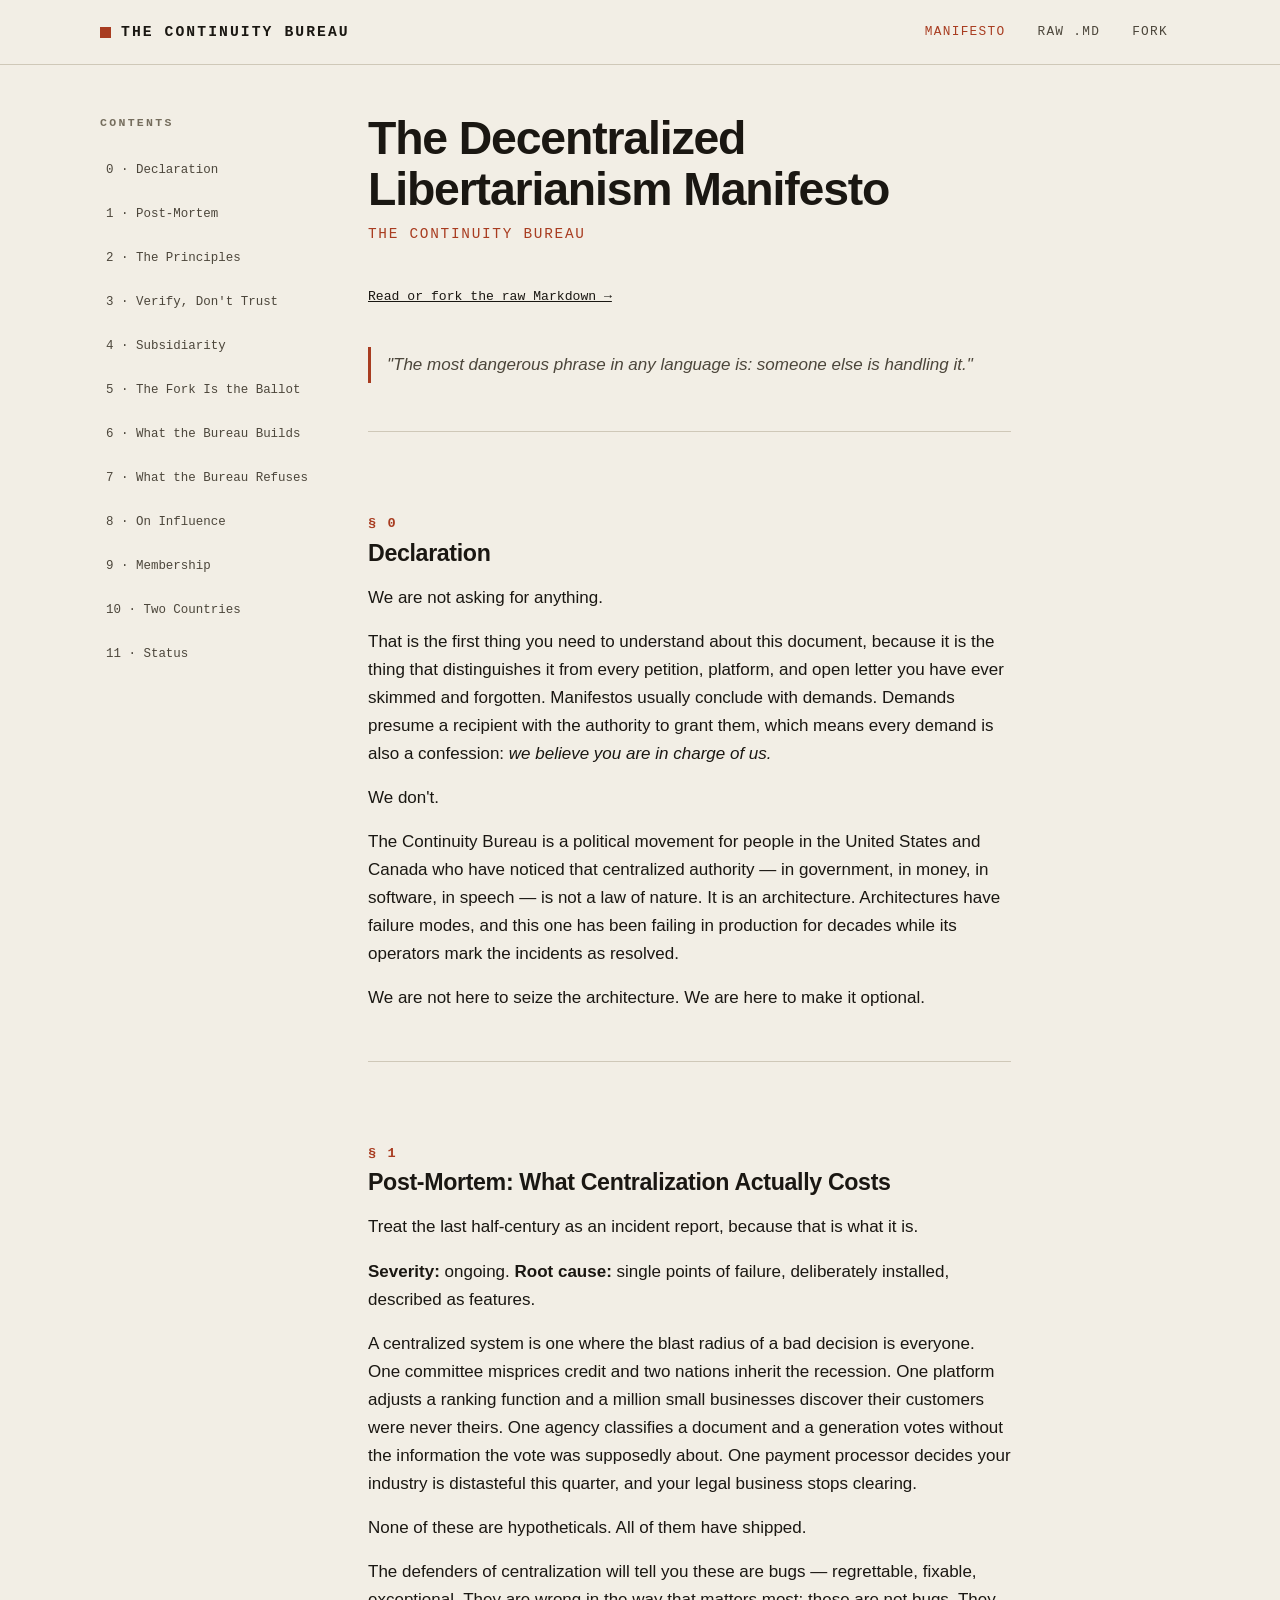
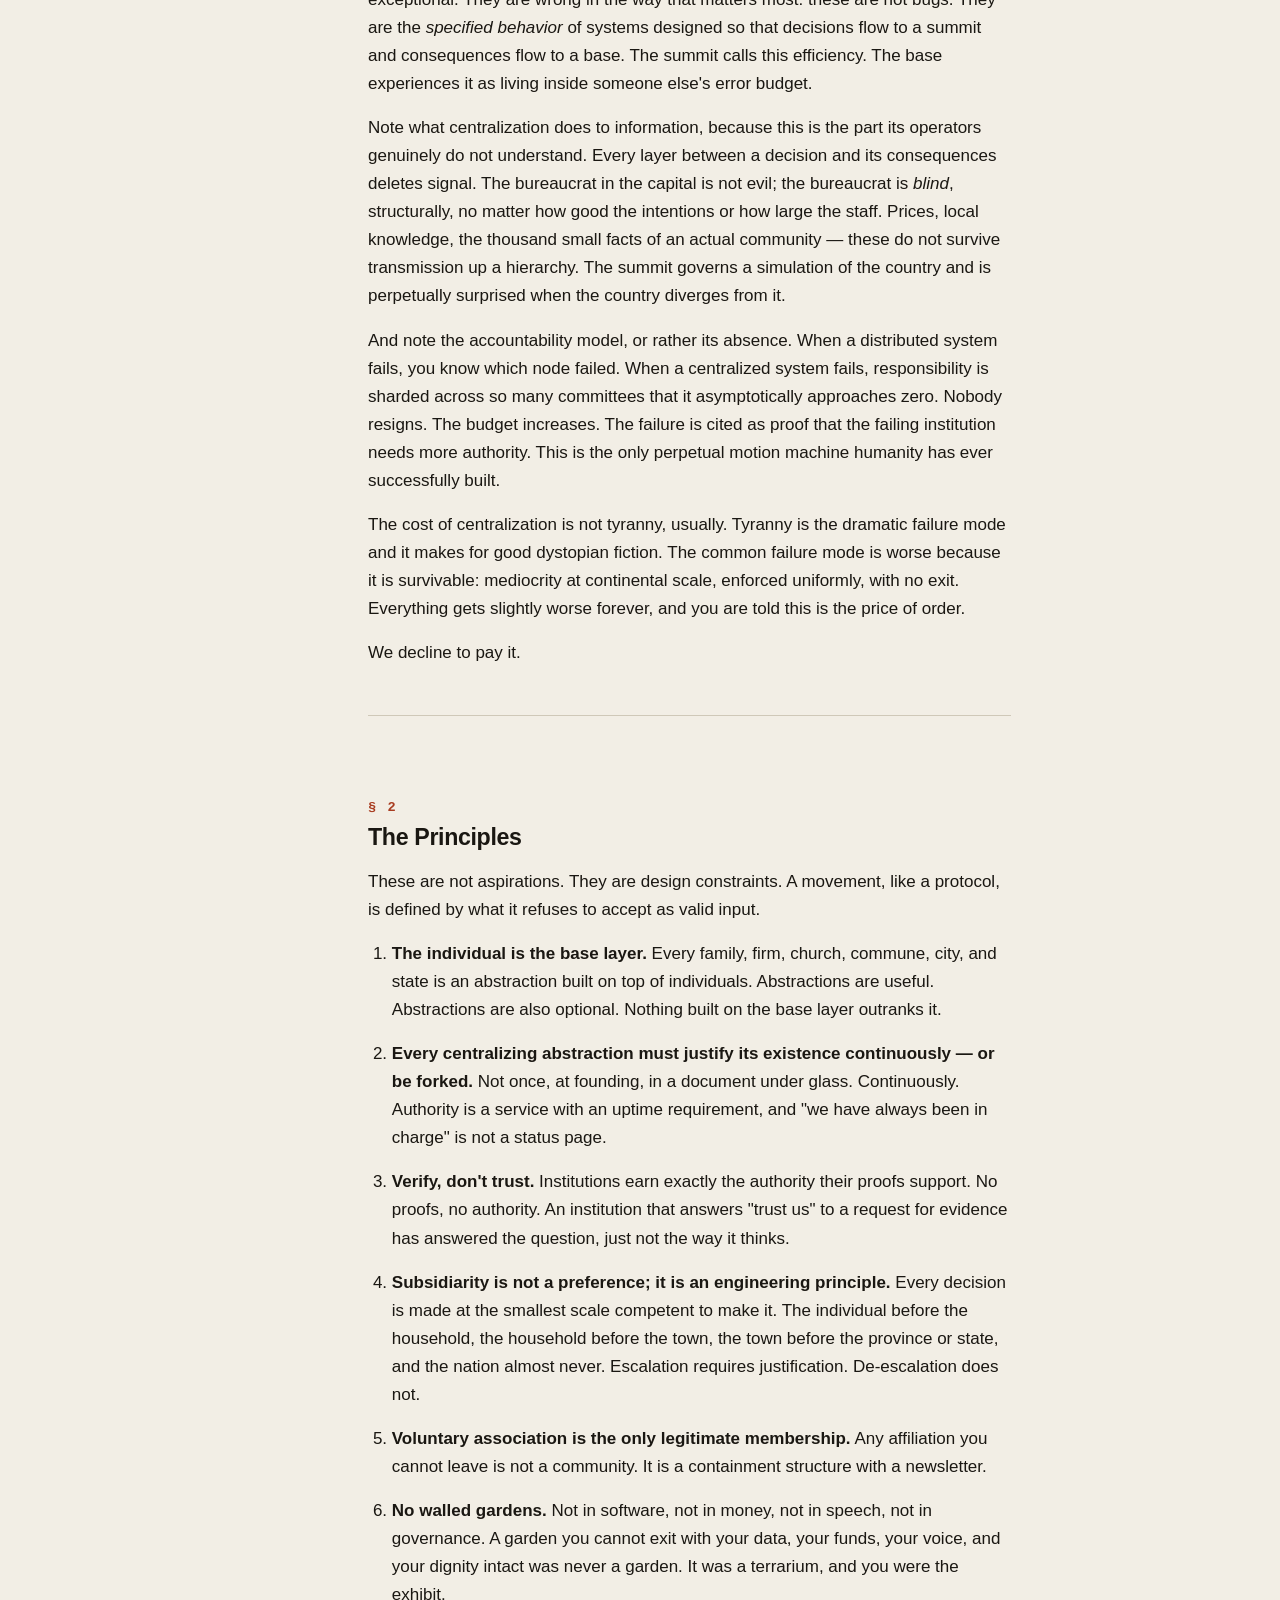
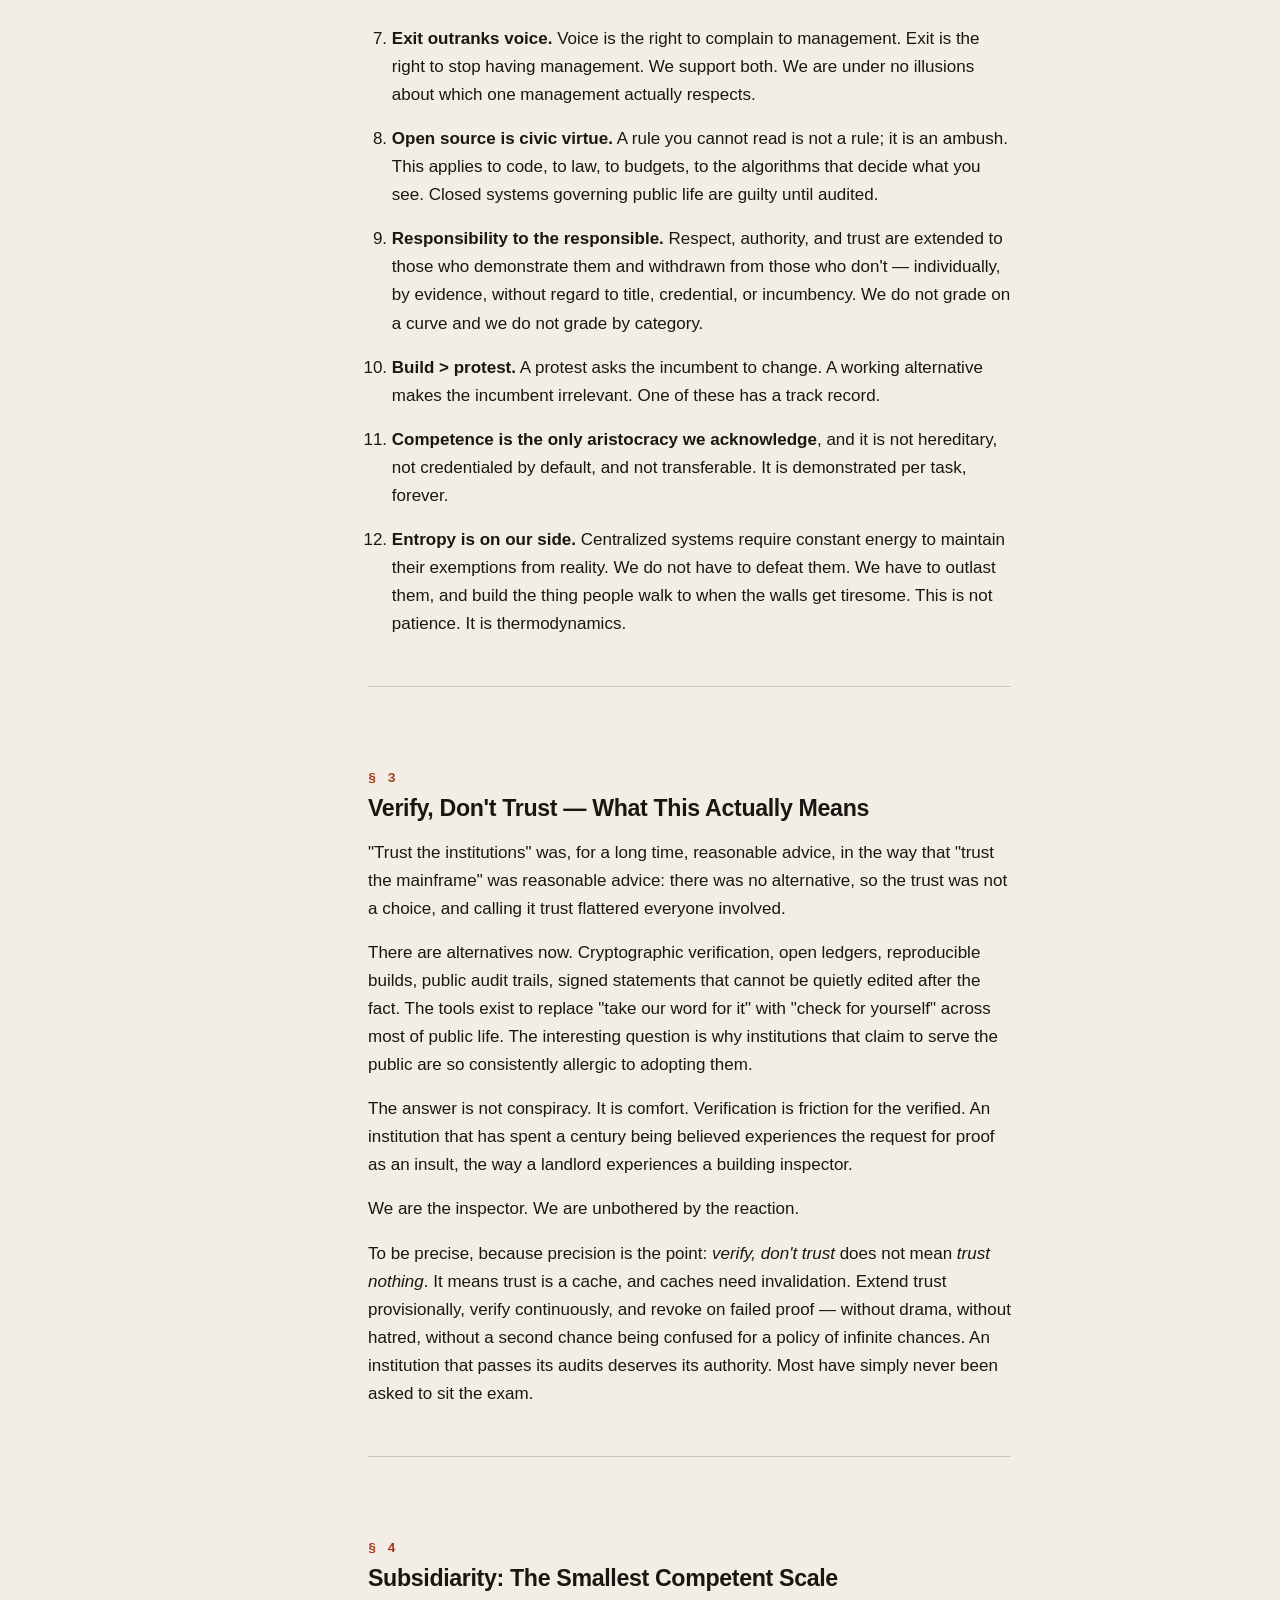
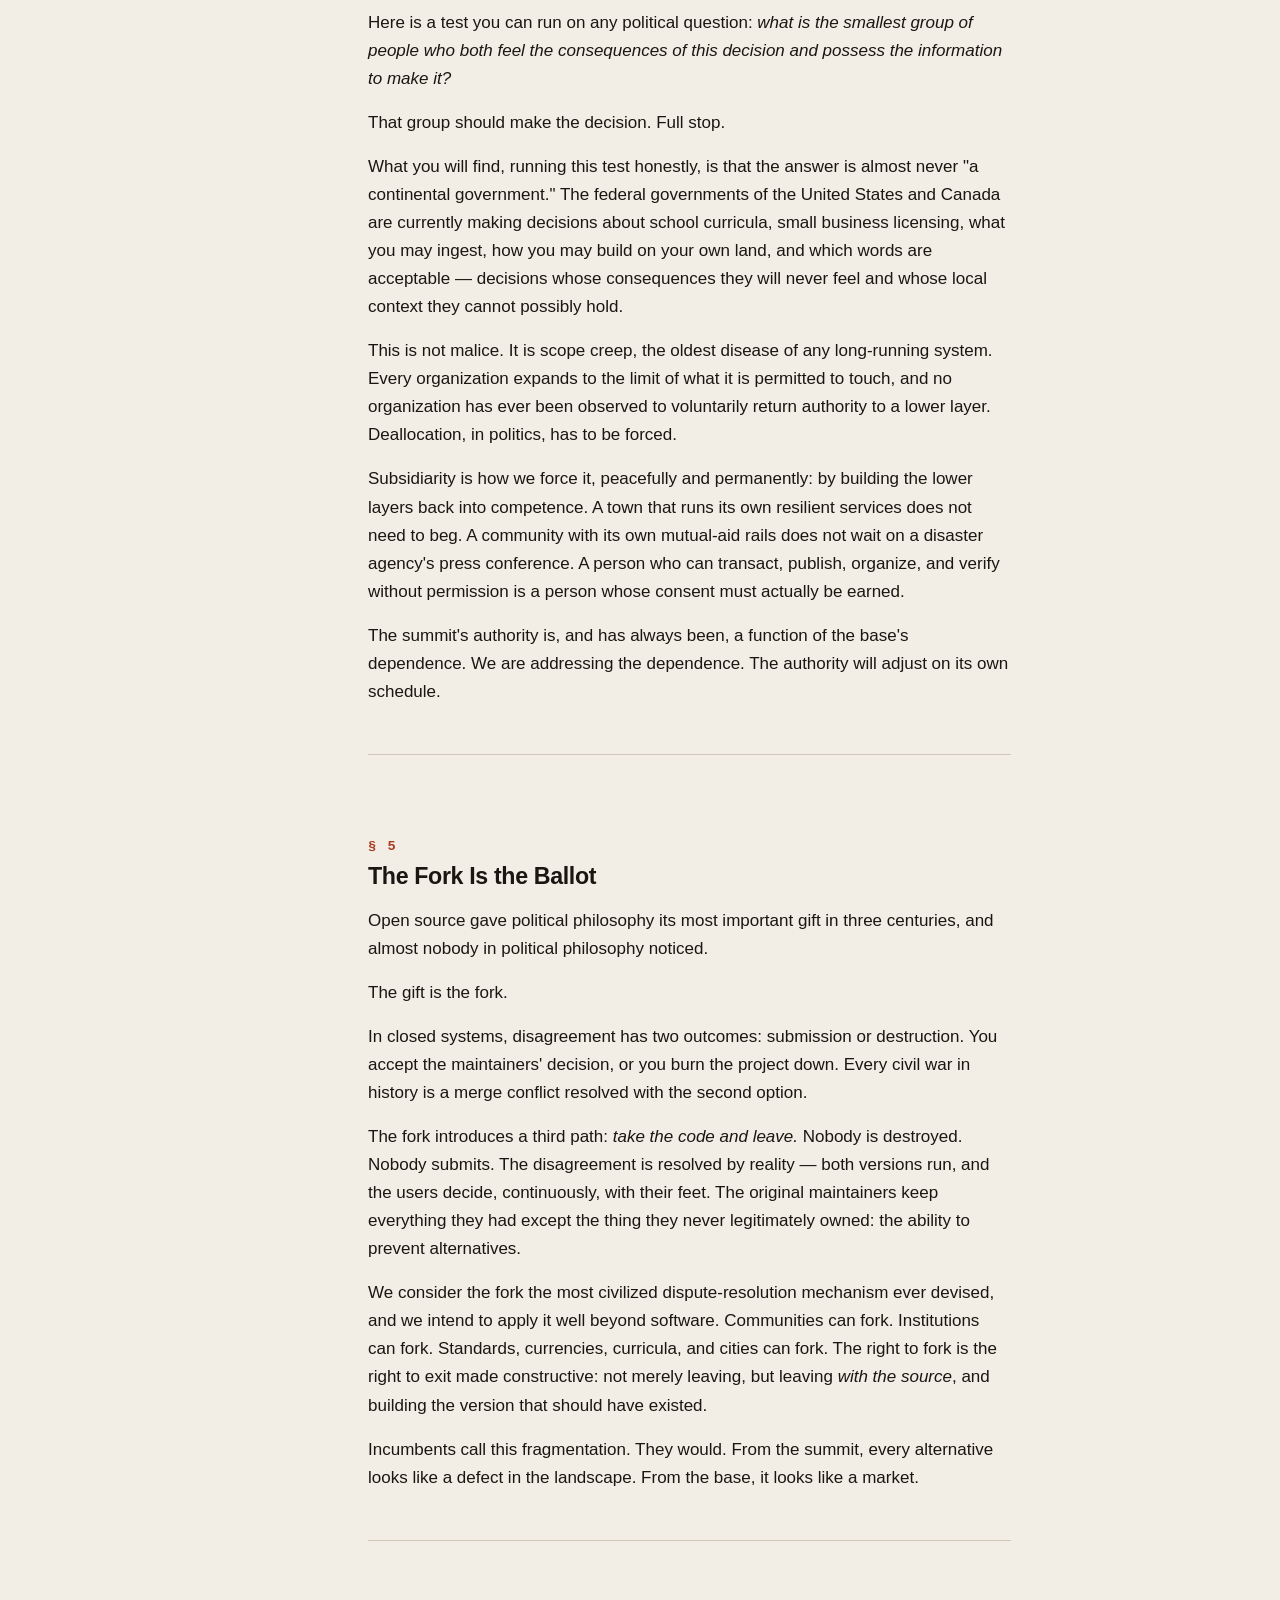
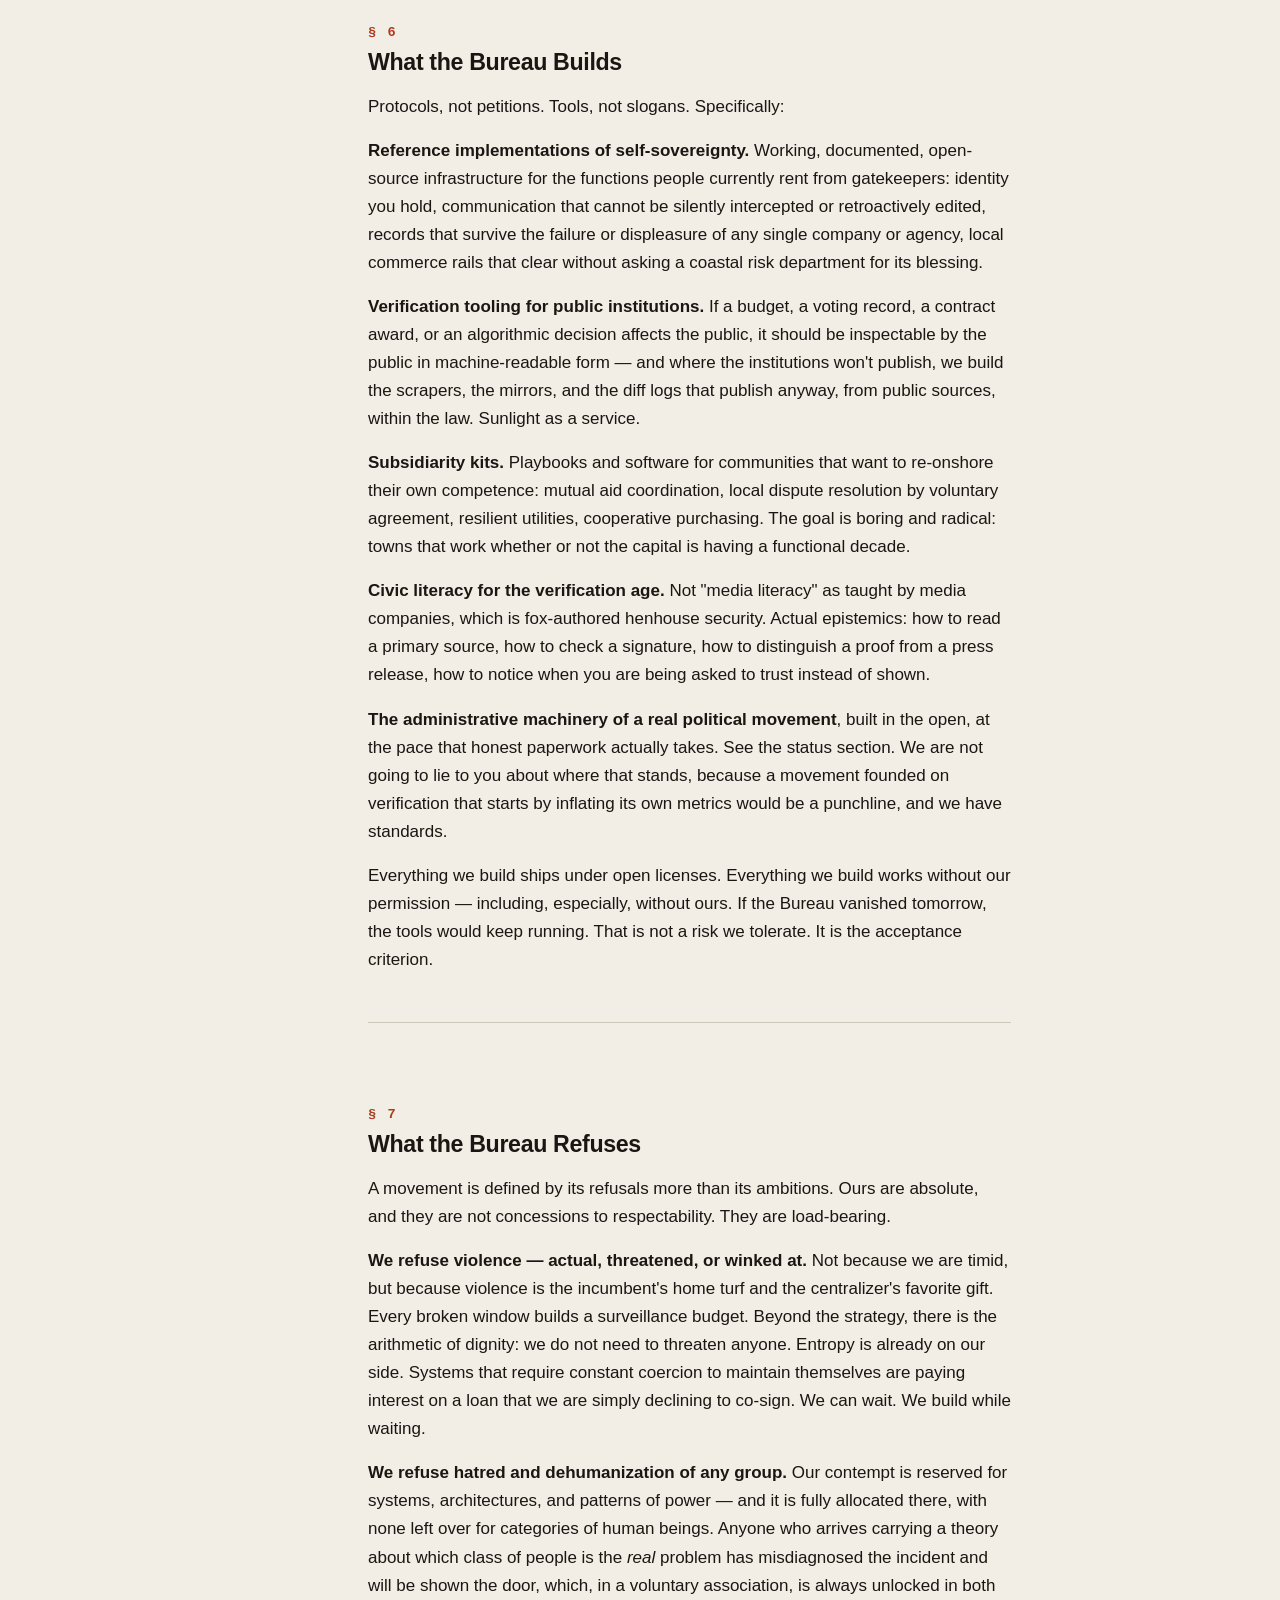
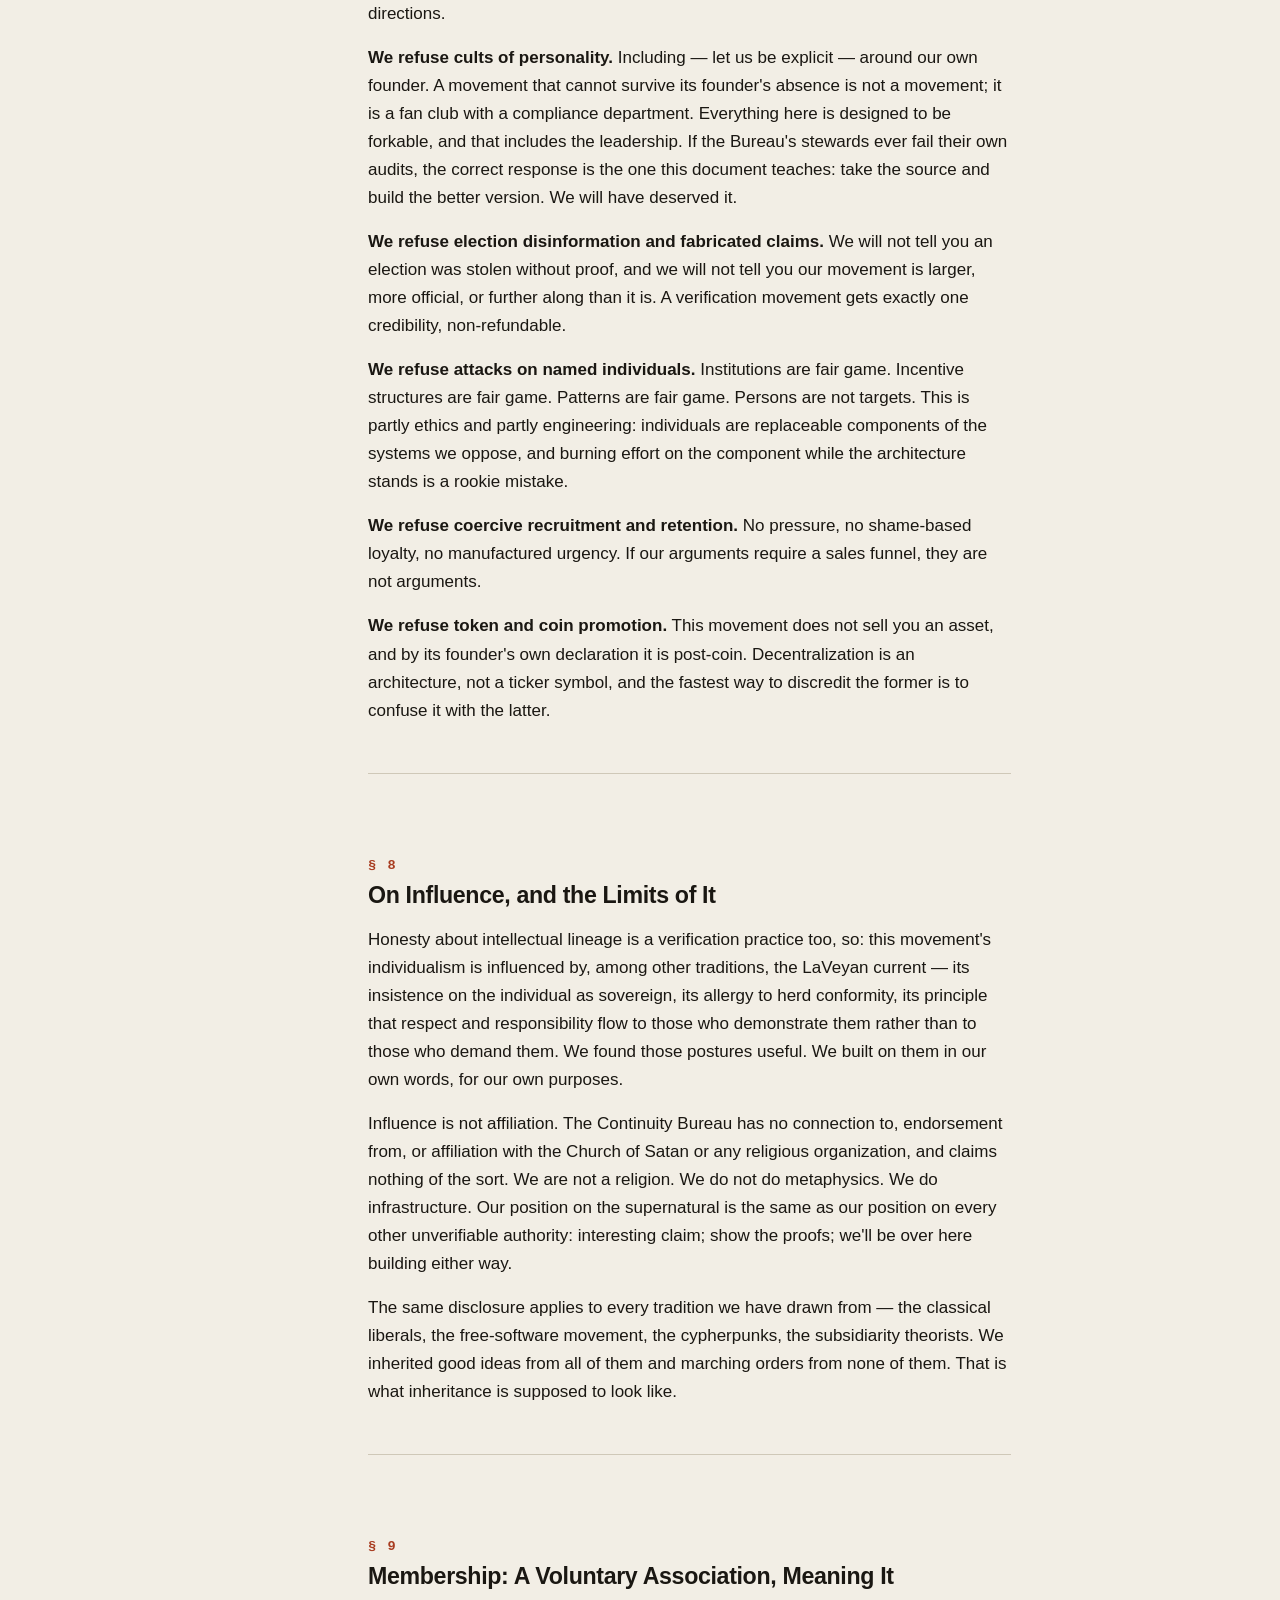
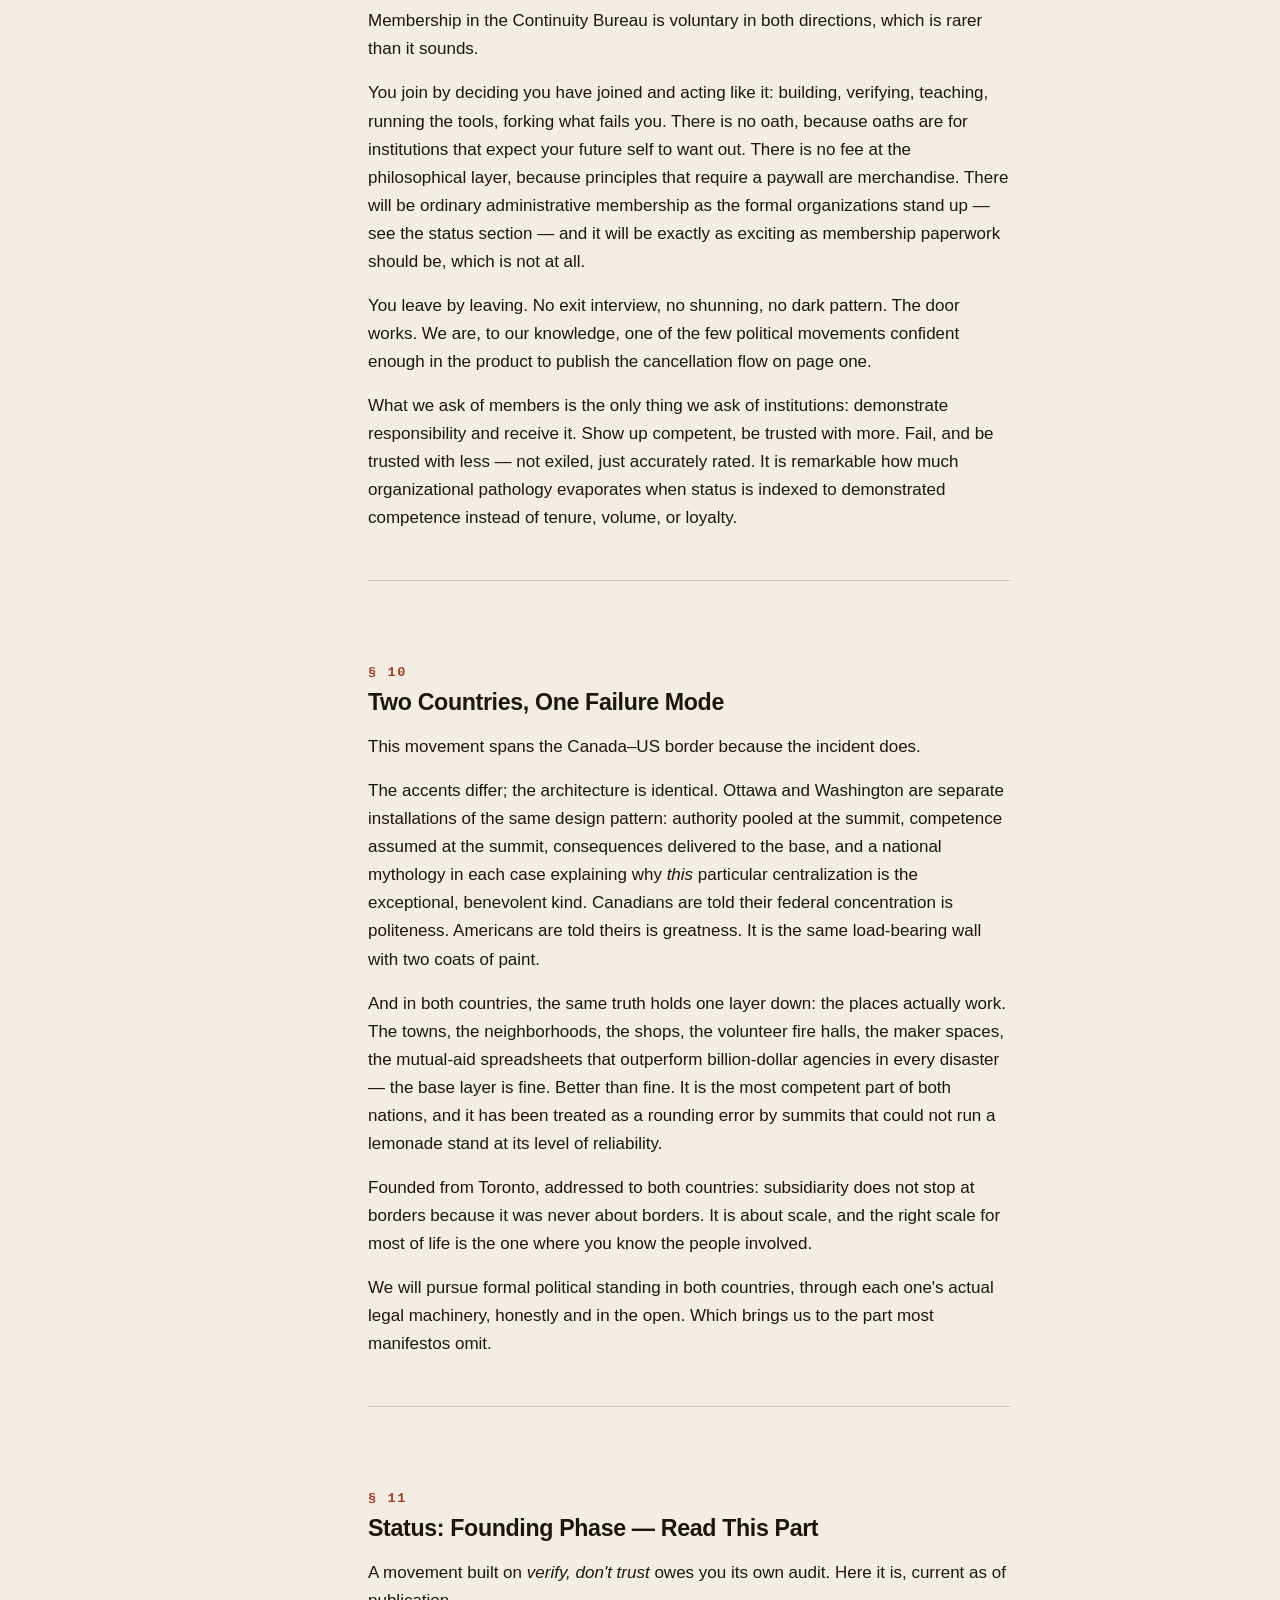
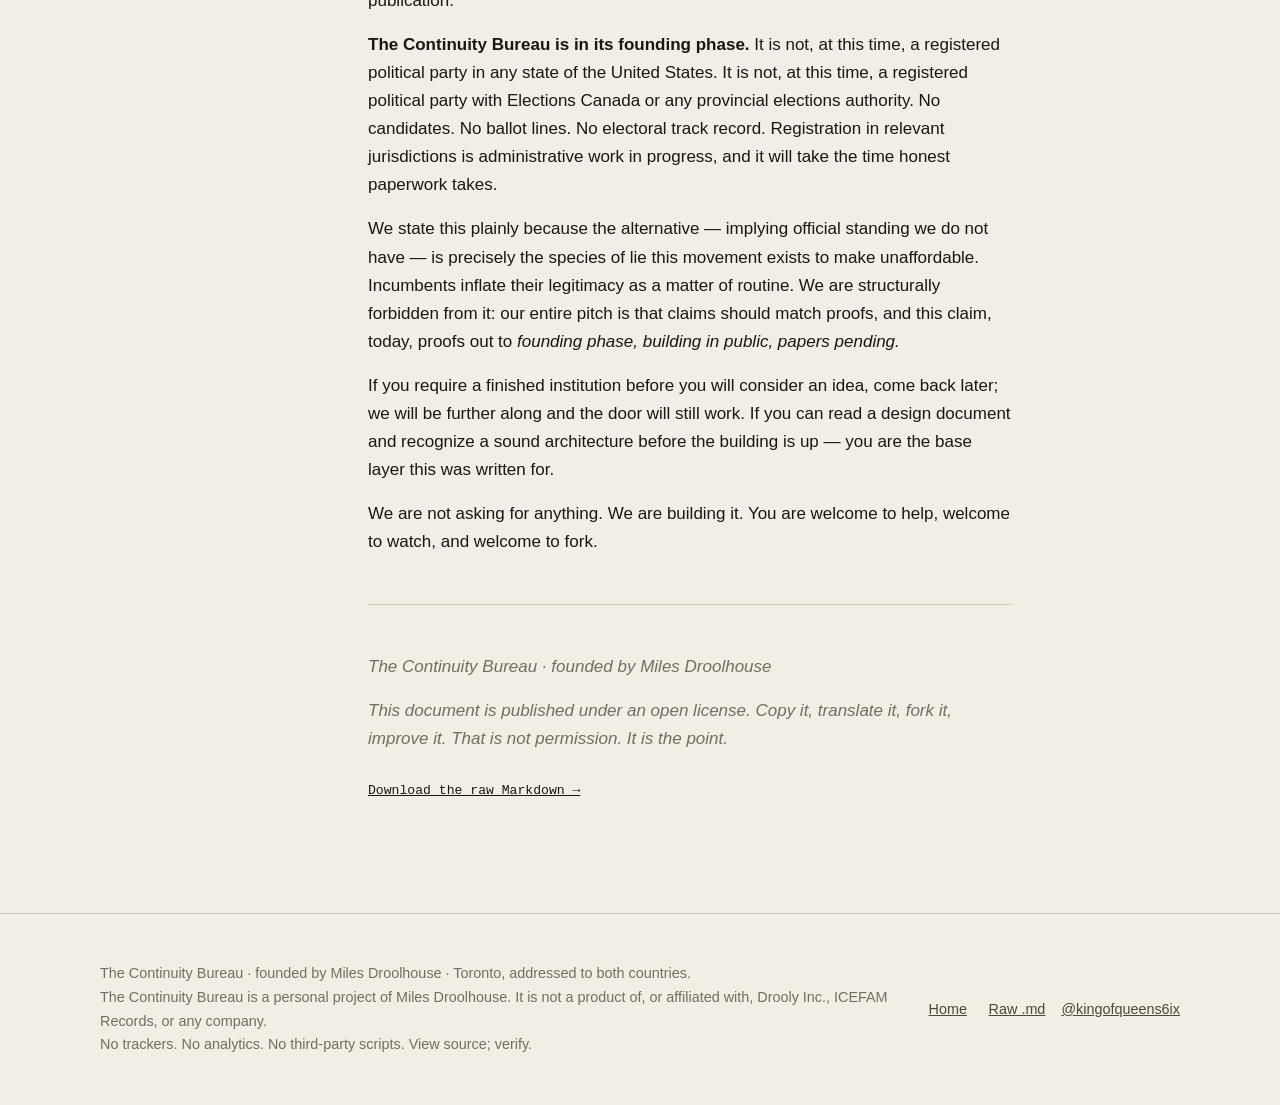
==== manifesto.html @ 2d835bb0 "feat(site): Continuity Bureau landing + typeset manifesto Co-Authored-By: Claude Opus 4.8 <noreply@a" ====
<!DOCTYPE html>
<html lang="en">
<head>
<meta charset="utf-8">
<meta name="viewport" content="width=device-width, initial-scale=1">
<title>The Decentralized Libertarianism Manifesto — The Continuity Bureau</title>
<meta name="description" content="The full text of the Decentralized Libertarianism Manifesto by The Continuity Bureau, founded by Miles Droolhouse. Published under an open license.">
<link rel="stylesheet" href="/style.css">
</head>
<body>

<header class="site-header">
  <div class="shell">
    <a class="wordmark" href="/"><span class="seal" aria-hidden="true"></span>The Continuity Bureau</a>
    <nav class="site-nav" aria-label="Site">
      <a href="/manifesto" aria-current="page">Manifesto</a>
      <a href="/MANIFESTO.md">Raw .md</a>
      <!-- TODO: replace with the public GitHub repo URL once the owner publishes the remote -->
      <a href="#fork-note">Fork</a>
    </nav>
  </div>
</header>

<main class="shell doc-layout">
  <nav class="doc-toc" aria-label="Table of contents">
    <h2>Contents</h2>
    <ol>
      <li><a href="#s0">0 · Declaration</a></li>
      <li><a href="#s1">1 · Post-Mortem</a></li>
      <li><a href="#s2">2 · The Principles</a></li>
      <li><a href="#s3">3 · Verify, Don't Trust</a></li>
      <li><a href="#s4">4 · Subsidiarity</a></li>
      <li><a href="#s5">5 · The Fork Is the Ballot</a></li>
      <li><a href="#s6">6 · What the Bureau Builds</a></li>
      <li><a href="#s7">7 · What the Bureau Refuses</a></li>
      <li><a href="#s8">8 · On Influence</a></li>
      <li><a href="#s9">9 · Membership</a></li>
      <li><a href="#s10">10 · Two Countries</a></li>
      <li><a href="#s11">11 · Status</a></li>
    </ol>
  </nav>

  <article class="doc">
    <h1>The Decentralized Libertarianism Manifesto</h1>
    <p class="doc-sub">The Continuity Bureau</p>
    <p class="raw-link"><a href="/MANIFESTO.md">Read or fork the raw Markdown →</a></p>

    <blockquote><p>"The most dangerous phrase in any language is: someone else is handling it."</p></blockquote>

    <hr>

    <h2 id="s0"><span class="sec-no">§ 0</span>Declaration</h2>
    <p>We are not asking for anything.</p>
    <p>That is the first thing you need to understand about this document, because it is the thing that distinguishes it from every petition, platform, and open letter you have ever skimmed and forgotten. Manifestos usually conclude with demands. Demands presume a recipient with the authority to grant them, which means every demand is also a confession: <em>we believe you are in charge of us.</em></p>
    <p>We don't.</p>
    <p>The Continuity Bureau is a political movement for people in the United States and Canada who have noticed that centralized authority — in government, in money, in software, in speech — is not a law of nature. It is an architecture. Architectures have failure modes, and this one has been failing in production for decades while its operators mark the incidents as resolved.</p>
    <p>We are not here to seize the architecture. We are here to make it optional.</p>

    <hr>

    <h2 id="s1"><span class="sec-no">§ 1</span>Post-Mortem: What Centralization Actually Costs</h2>
    <p>Treat the last half-century as an incident report, because that is what it is.</p>
    <p><strong>Severity:</strong> ongoing. <strong>Root cause:</strong> single points of failure, deliberately installed, described as features.</p>
    <p>A centralized system is one where the blast radius of a bad decision is everyone. One committee misprices credit and two nations inherit the recession. One platform adjusts a ranking function and a million small businesses discover their customers were never theirs. One agency classifies a document and a generation votes without the information the vote was supposedly about. One payment processor decides your industry is distasteful this quarter, and your legal business stops clearing.</p>
    <p>None of these are hypotheticals. All of them have shipped.</p>
    <p>The defenders of centralization will tell you these are bugs — regrettable, fixable, exceptional. They are wrong in the way that matters most: these are not bugs. They are the <em>specified behavior</em> of systems designed so that decisions flow to a summit and consequences flow to a base. The summit calls this efficiency. The base experiences it as living inside someone else's error budget.</p>
    <p>Note what centralization does to information, because this is the part its operators genuinely do not understand. Every layer between a decision and its consequences deletes signal. The bureaucrat in the capital is not evil; the bureaucrat is <em>blind</em>, structurally, no matter how good the intentions or how large the staff. Prices, local knowledge, the thousand small facts of an actual community — these do not survive transmission up a hierarchy. The summit governs a simulation of the country and is perpetually surprised when the country diverges from it.</p>
    <p>And note the accountability model, or rather its absence. When a distributed system fails, you know which node failed. When a centralized system fails, responsibility is sharded across so many committees that it asymptotically approaches zero. Nobody resigns. The budget increases. The failure is cited as proof that the failing institution needs more authority. This is the only perpetual motion machine humanity has ever successfully built.</p>
    <p>The cost of centralization is not tyranny, usually. Tyranny is the dramatic failure mode and it makes for good dystopian fiction. The common failure mode is worse because it is survivable: mediocrity at continental scale, enforced uniformly, with no exit. Everything gets slightly worse forever, and you are told this is the price of order.</p>
    <p>We decline to pay it.</p>

    <hr>

    <h2 id="s2"><span class="sec-no">§ 2</span>The Principles</h2>
    <p>These are not aspirations. They are design constraints. A movement, like a protocol, is defined by what it refuses to accept as valid input.</p>
    <ol class="numbered">
      <li><strong>The individual is the base layer.</strong> Every family, firm, church, commune, city, and state is an abstraction built on top of individuals. Abstractions are useful. Abstractions are also optional. Nothing built on the base layer outranks it.</li>
      <li><strong>Every centralizing abstraction must justify its existence continuously — or be forked.</strong> Not once, at founding, in a document under glass. Continuously. Authority is a service with an uptime requirement, and "we have always been in charge" is not a status page.</li>
      <li><strong>Verify, don't trust.</strong> Institutions earn exactly the authority their proofs support. No proofs, no authority. An institution that answers "trust us" to a request for evidence has answered the question, just not the way it thinks.</li>
      <li><strong>Subsidiarity is not a preference; it is an engineering principle.</strong> Every decision is made at the smallest scale competent to make it. The individual before the household, the household before the town, the town before the province or state, and the nation almost never. Escalation requires justification. De-escalation does not.</li>
      <li><strong>Voluntary association is the only legitimate membership.</strong> Any affiliation you cannot leave is not a community. It is a containment structure with a newsletter.</li>
      <li><strong>No walled gardens.</strong> Not in software, not in money, not in speech, not in governance. A garden you cannot exit with your data, your funds, your voice, and your dignity intact was never a garden. It was a terrarium, and you were the exhibit.</li>
      <li><strong>Exit outranks voice.</strong> Voice is the right to complain to management. Exit is the right to stop having management. We support both. We are under no illusions about which one management actually respects.</li>
      <li><strong>Open source is civic virtue.</strong> A rule you cannot read is not a rule; it is an ambush. This applies to code, to law, to budgets, to the algorithms that decide what you see. Closed systems governing public life are guilty until audited.</li>
      <li><strong>Responsibility to the responsible.</strong> Respect, authority, and trust are extended to those who demonstrate them and withdrawn from those who don't — individually, by evidence, without regard to title, credential, or incumbency. We do not grade on a curve and we do not grade by category.</li>
      <li><strong>Build &gt; protest.</strong> A protest asks the incumbent to change. A working alternative makes the incumbent irrelevant. One of these has a track record.</li>
      <li><strong>Competence is the only aristocracy we acknowledge</strong>, and it is not hereditary, not credentialed by default, and not transferable. It is demonstrated per task, forever.</li>
      <li><strong>Entropy is on our side.</strong> Centralized systems require constant energy to maintain their exemptions from reality. We do not have to defeat them. We have to outlast them, and build the thing people walk to when the walls get tiresome. This is not patience. It is thermodynamics.</li>
    </ol>

    <hr>

    <h2 id="s3"><span class="sec-no">§ 3</span>Verify, Don't Trust — What This Actually Means</h2>
    <p>"Trust the institutions" was, for a long time, reasonable advice, in the way that "trust the mainframe" was reasonable advice: there was no alternative, so the trust was not a choice, and calling it trust flattered everyone involved.</p>
    <p>There are alternatives now. Cryptographic verification, open ledgers, reproducible builds, public audit trails, signed statements that cannot be quietly edited after the fact. The tools exist to replace "take our word for it" with "check for yourself" across most of public life. The interesting question is why institutions that claim to serve the public are so consistently allergic to adopting them.</p>
    <p>The answer is not conspiracy. It is comfort. Verification is friction for the verified. An institution that has spent a century being believed experiences the request for proof as an insult, the way a landlord experiences a building inspector.</p>
    <p>We are the inspector. We are unbothered by the reaction.</p>
    <p>To be precise, because precision is the point: <em>verify, don't trust</em> does not mean <em>trust nothing</em>. It means trust is a cache, and caches need invalidation. Extend trust provisionally, verify continuously, and revoke on failed proof — without drama, without hatred, without a second chance being confused for a policy of infinite chances. An institution that passes its audits deserves its authority. Most have simply never been asked to sit the exam.</p>

    <hr>

    <h2 id="s4"><span class="sec-no">§ 4</span>Subsidiarity: The Smallest Competent Scale</h2>
    <p>Here is a test you can run on any political question: <em>what is the smallest group of people who both feel the consequences of this decision and possess the information to make it?</em></p>
    <p>That group should make the decision. Full stop.</p>
    <p>What you will find, running this test honestly, is that the answer is almost never "a continental government." The federal governments of the United States and Canada are currently making decisions about school curricula, small business licensing, what you may ingest, how you may build on your own land, and which words are acceptable — decisions whose consequences they will never feel and whose local context they cannot possibly hold.</p>
    <p>This is not malice. It is scope creep, the oldest disease of any long-running system. Every organization expands to the limit of what it is permitted to touch, and no organization has ever been observed to voluntarily return authority to a lower layer. Deallocation, in politics, has to be forced.</p>
    <p>Subsidiarity is how we force it, peacefully and permanently: by building the lower layers back into competence. A town that runs its own resilient services does not need to beg. A community with its own mutual-aid rails does not wait on a disaster agency's press conference. A person who can transact, publish, organize, and verify without permission is a person whose consent must actually be earned.</p>
    <p>The summit's authority is, and has always been, a function of the base's dependence. We are addressing the dependence. The authority will adjust on its own schedule.</p>

    <hr>

    <h2 id="s5"><span class="sec-no">§ 5</span>The Fork Is the Ballot</h2>
    <p>Open source gave political philosophy its most important gift in three centuries, and almost nobody in political philosophy noticed.</p>
    <p>The gift is the fork.</p>
    <p>In closed systems, disagreement has two outcomes: submission or destruction. You accept the maintainers' decision, or you burn the project down. Every civil war in history is a merge conflict resolved with the second option.</p>
    <p>The fork introduces a third path: <em>take the code and leave.</em> Nobody is destroyed. Nobody submits. The disagreement is resolved by reality — both versions run, and the users decide, continuously, with their feet. The original maintainers keep everything they had except the thing they never legitimately owned: the ability to prevent alternatives.</p>
    <p>We consider the fork the most civilized dispute-resolution mechanism ever devised, and we intend to apply it well beyond software. Communities can fork. Institutions can fork. Standards, currencies, curricula, and cities can fork. The right to fork is the right to exit made constructive: not merely leaving, but leaving <em>with the source</em>, and building the version that should have existed.</p>
    <p>Incumbents call this fragmentation. They would. From the summit, every alternative looks like a defect in the landscape. From the base, it looks like a market.</p>

    <hr>

    <h2 id="s6"><span class="sec-no">§ 6</span>What the Bureau Builds</h2>
    <p>Protocols, not petitions. Tools, not slogans. Specifically:</p>
    <p><strong>Reference implementations of self-sovereignty.</strong> Working, documented, open-source infrastructure for the functions people currently rent from gatekeepers: identity you hold, communication that cannot be silently intercepted or retroactively edited, records that survive the failure or displeasure of any single company or agency, local commerce rails that clear without asking a coastal risk department for its blessing.</p>
    <p><strong>Verification tooling for public institutions.</strong> If a budget, a voting record, a contract award, or an algorithmic decision affects the public, it should be inspectable by the public in machine-readable form — and where the institutions won't publish, we build the scrapers, the mirrors, and the diff logs that publish anyway, from public sources, within the law. Sunlight as a service.</p>
    <p><strong>Subsidiarity kits.</strong> Playbooks and software for communities that want to re-onshore their own competence: mutual aid coordination, local dispute resolution by voluntary agreement, resilient utilities, cooperative purchasing. The goal is boring and radical: towns that work whether or not the capital is having a functional decade.</p>
    <p><strong>Civic literacy for the verification age.</strong> Not "media literacy" as taught by media companies, which is fox-authored henhouse security. Actual epistemics: how to read a primary source, how to check a signature, how to distinguish a proof from a press release, how to notice when you are being asked to trust instead of shown.</p>
    <p><strong>The administrative machinery of a real political movement</strong>, built in the open, at the pace that honest paperwork actually takes. See the status section. We are not going to lie to you about where that stands, because a movement founded on verification that starts by inflating its own metrics would be a punchline, and we have standards.</p>
    <p>Everything we build ships under open licenses. Everything we build works without our permission — including, especially, without ours. If the Bureau vanished tomorrow, the tools would keep running. That is not a risk we tolerate. It is the acceptance criterion.</p>

    <hr>

    <h2 id="s7"><span class="sec-no">§ 7</span>What the Bureau Refuses</h2>
    <p>A movement is defined by its refusals more than its ambitions. Ours are absolute, and they are not concessions to respectability. They are load-bearing.</p>
    <p><strong>We refuse violence — actual, threatened, or winked at.</strong> Not because we are timid, but because violence is the incumbent's home turf and the centralizer's favorite gift. Every broken window builds a surveillance budget. Beyond the strategy, there is the arithmetic of dignity: we do not need to threaten anyone. Entropy is already on our side. Systems that require constant coercion to maintain themselves are paying interest on a loan that we are simply declining to co-sign. We can wait. We build while waiting.</p>
    <p><strong>We refuse hatred and dehumanization of any group.</strong> Our contempt is reserved for systems, architectures, and patterns of power — and it is fully allocated there, with none left over for categories of human beings. Anyone who arrives carrying a theory about which class of people is the <em>real</em> problem has misdiagnosed the incident and will be shown the door, which, in a voluntary association, is always unlocked in both directions.</p>
    <p><strong>We refuse cults of personality.</strong> Including — let us be explicit — around our own founder. A movement that cannot survive its founder's absence is not a movement; it is a fan club with a compliance department. Everything here is designed to be forkable, and that includes the leadership. If the Bureau's stewards ever fail their own audits, the correct response is the one this document teaches: take the source and build the better version. We will have deserved it.</p>
    <p><strong>We refuse election disinformation and fabricated claims.</strong> We will not tell you an election was stolen without proof, and we will not tell you our movement is larger, more official, or further along than it is. A verification movement gets exactly one credibility, non-refundable.</p>
    <p><strong>We refuse attacks on named individuals.</strong> Institutions are fair game. Incentive structures are fair game. Patterns are fair game. Persons are not targets. This is partly ethics and partly engineering: individuals are replaceable components of the systems we oppose, and burning effort on the component while the architecture stands is a rookie mistake.</p>
    <p><strong>We refuse coercive recruitment and retention.</strong> No pressure, no shame-based loyalty, no manufactured urgency. If our arguments require a sales funnel, they are not arguments.</p>
    <p><strong>We refuse token and coin promotion.</strong> This movement does not sell you an asset, and by its founder's own declaration it is post-coin. Decentralization is an architecture, not a ticker symbol, and the fastest way to discredit the former is to confuse it with the latter.</p>

    <hr>

    <h2 id="s8"><span class="sec-no">§ 8</span>On Influence, and the Limits of It</h2>
    <p>Honesty about intellectual lineage is a verification practice too, so: this movement's individualism is influenced by, among other traditions, the LaVeyan current — its insistence on the individual as sovereign, its allergy to herd conformity, its principle that respect and responsibility flow to those who demonstrate them rather than to those who demand them. We found those postures useful. We built on them in our own words, for our own purposes.</p>
    <p>Influence is not affiliation. The Continuity Bureau has no connection to, endorsement from, or affiliation with the Church of Satan or any religious organization, and claims nothing of the sort. We are not a religion. We do not do metaphysics. We do infrastructure. Our position on the supernatural is the same as our position on every other unverifiable authority: interesting claim; show the proofs; we'll be over here building either way.</p>
    <p>The same disclosure applies to every tradition we have drawn from — the classical liberals, the free-software movement, the cypherpunks, the subsidiarity theorists. We inherited good ideas from all of them and marching orders from none of them. That is what inheritance is supposed to look like.</p>

    <hr>

    <h2 id="s9"><span class="sec-no">§ 9</span>Membership: A Voluntary Association, Meaning It</h2>
    <p>Membership in the Continuity Bureau is voluntary in both directions, which is rarer than it sounds.</p>
    <p>You join by deciding you have joined and acting like it: building, verifying, teaching, running the tools, forking what fails you. There is no oath, because oaths are for institutions that expect your future self to want out. There is no fee at the philosophical layer, because principles that require a paywall are merchandise. There will be ordinary administrative membership as the formal organizations stand up — see the status section — and it will be exactly as exciting as membership paperwork should be, which is not at all.</p>
    <p>You leave by leaving. No exit interview, no shunning, no dark pattern. The door works. We are, to our knowledge, one of the few political movements confident enough in the product to publish the cancellation flow on page one.</p>
    <p>What we ask of members is the only thing we ask of institutions: demonstrate responsibility and receive it. Show up competent, be trusted with more. Fail, and be trusted with less — not exiled, just accurately rated. It is remarkable how much organizational pathology evaporates when status is indexed to demonstrated competence instead of tenure, volume, or loyalty.</p>

    <hr>

    <h2 id="s10"><span class="sec-no">§ 10</span>Two Countries, One Failure Mode</h2>
    <p>This movement spans the Canada–US border because the incident does.</p>
    <p>The accents differ; the architecture is identical. Ottawa and Washington are separate installations of the same design pattern: authority pooled at the summit, competence assumed at the summit, consequences delivered to the base, and a national mythology in each case explaining why <em>this</em> particular centralization is the exceptional, benevolent kind. Canadians are told their federal concentration is politeness. Americans are told theirs is greatness. It is the same load-bearing wall with two coats of paint.</p>
    <p>And in both countries, the same truth holds one layer down: the places actually work. The towns, the neighborhoods, the shops, the volunteer fire halls, the maker spaces, the mutual-aid spreadsheets that outperform billion-dollar agencies in every disaster — the base layer is fine. Better than fine. It is the most competent part of both nations, and it has been treated as a rounding error by summits that could not run a lemonade stand at its level of reliability.</p>
    <p>Founded from Toronto, addressed to both countries: subsidiarity does not stop at borders because it was never about borders. It is about scale, and the right scale for most of life is the one where you know the people involved.</p>
    <p>We will pursue formal political standing in both countries, through each one's actual legal machinery, honestly and in the open. Which brings us to the part most manifestos omit.</p>

    <hr>

    <h2 id="s11"><span class="sec-no">§ 11</span>Status: Founding Phase — Read This Part</h2>
    <p>A movement built on <em>verify, don't trust</em> owes you its own audit. Here it is, current as of publication.</p>
    <p><strong>The Continuity Bureau is in its founding phase.</strong> It is not, at this time, a registered political party in any state of the United States. It is not, at this time, a registered political party with Elections Canada or any provincial elections authority. No candidates. No ballot lines. No electoral track record. Registration in relevant jurisdictions is administrative work in progress, and it will take the time honest paperwork takes.</p>
    <p>We state this plainly because the alternative — implying official standing we do not have — is precisely the species of lie this movement exists to make unaffordable. Incumbents inflate their legitimacy as a matter of routine. We are structurally forbidden from it: our entire pitch is that claims should match proofs, and this claim, today, proofs out to <em>founding phase, building in public, papers pending.</em></p>
    <p>If you require a finished institution before you will consider an idea, come back later; we will be further along and the door will still work. If you can read a design document and recognize a sound architecture before the building is up — you are the base layer this was written for.</p>
    <p>We are not asking for anything. We are building it. You are welcome to help, welcome to watch, and welcome to fork.</p>

    <hr>

    <p class="colophon" id="fork-note">The Continuity Bureau · founded by Miles Droolhouse</p>
    <p class="colophon">This document is published under an open license. Copy it, translate it, fork it, improve it. That is not permission. It is the point.</p>
    <p class="raw-link"><a href="/MANIFESTO.md">Download the raw Markdown →</a></p>
  </article>
</main>

<footer class="site-footer">
  <div class="shell">
    <div>
      <p>The Continuity Bureau · founded by Miles Droolhouse · Toronto, addressed to both countries.</p>
      <p>The Continuity Bureau is a personal project of Miles Droolhouse. It is not a product of, or affiliated with, Drooly Inc., ICEFAM Records, or any company.</p>
      <p>No trackers. No analytics. No third-party scripts. View source; verify.</p>
    </div>
    <nav class="footer-links" aria-label="Footer">
      <a href="/">Home</a>
      <a href="/MANIFESTO.md">Raw .md</a>
      <a href="https://x.com/kingofqueens6ix" rel="me noopener">@kingofqueens6ix</a>
    </nav>
  </div>
</footer>

</body>
</html>
---- style.css ----
/**
 * THE CONTINUITY BUREAU — site stylesheet
 * ------------------------------------------------------------------
 * Register: Swiss-grid civic document meets terminal. Carved, not typed.
 * Palette: near-black, bone/paper, ONE accent — oxide red.
 * No gradients-for-gradients'-sake. No neon. No crypto aesthetics.
 *
 * Contract notes inherited from hard-won bugs across drooly repos:
 *  - never a bare `1fr` in grid-template-columns (that is
 *    minmax(auto,1fr) and blows out narrow viewports) — always
 *    minmax(0, 1fr).
 *  - coarse-pointer rules are or-shaped, never (pointer: coarse) alone.
 *  - every tappable clears 44px on BOTH axes.
 *  - system font stack only; zero external calls of any kind.
 */

:root {
  /* --- foundation ------------------------------------------------ */
  --cb-black: #0e0d0b;
  --cb-black-2: #151310;
  --cb-black-3: #1d1a16;
  --cb-bone: #e9e3d6;
  --cb-bone-dim: #b8b0a0;
  --cb-bone-mute: #857d6e;
  --cb-line: #2c2822;

  /* the one accent: oxide red — a stamp, not a glow */
  --cb-oxide: #c34a2b;
  --cb-oxide-ink: #e05a35;

  /* --- rhythm (drooly scale, restrained) ------------------------- */
  --cb-shell: min(calc(100% - 40px), 1080px);
  --cb-measure: 68ch;
  --cb-round: 2px;               /* the Bureau does not do soft corners */
  --cb-sp-1: 8px;
  --cb-sp-2: 16px;
  --cb-sp-3: 28px;
  --cb-sp-4: 48px;
  --cb-sp-5: 84px;

  --cb-sans: -apple-system, BlinkMacSystemFont, "Segoe UI", Roboto,
    "Helvetica Neue", Arial, sans-serif;
  --cb-mono: ui-monospace, "SF Mono", SFMono-Regular, Menlo, Consolas,
    "Liberation Mono", monospace;

  color-scheme: dark light;
}

@media (prefers-color-scheme: light) {
  :root {
    --cb-black: #f2eee5;
    --cb-black-2: #eae5d9;
    --cb-black-3: #e0dacb;
    --cb-bone: #1a1712;
    --cb-bone-dim: #4c463b;
    --cb-bone-mute: #756d5d;
    --cb-line: #cfc8b8;
    --cb-oxide: #a83c20;
    --cb-oxide-ink: #a83c20;
  }
}

* { box-sizing: border-box; }

html { scroll-behavior: smooth; }
@media (prefers-reduced-motion: reduce) {
  html { scroll-behavior: auto; }
}

body {
  margin: 0;
  background: var(--cb-black);
  color: var(--cb-bone);
  font-family: var(--cb-sans);
  font-size: 17px;
  line-height: 1.65;
  -webkit-font-smoothing: antialiased;
  text-rendering: optimizeLegibility;
}

.shell {
  width: var(--cb-shell);
  margin-inline: auto;
}

a { color: inherit; }
a:focus-visible {
  outline: 2px solid var(--cb-oxide);
  outline-offset: 3px;
}

::selection { background: var(--cb-oxide); color: #f6f1e6; }

/* ─── header ───────────────────────────────────────────────────── */
.site-header {
  border-bottom: 1px solid var(--cb-line);
}
.site-header .shell {
  display: flex;
  align-items: center;
  justify-content: space-between;
  gap: var(--cb-sp-2);
  min-height: 64px;
  flex-wrap: wrap;
  padding-block: 6px;
}
.wordmark {
  font-family: var(--cb-mono);
  font-size: 0.92rem;
  font-weight: 700;
  letter-spacing: 0.14em;
  text-transform: uppercase;
  text-decoration: none;
  display: inline-flex;
  align-items: center;
  min-height: 44px;
  min-width: 44px;
  gap: 10px;
}
.wordmark .seal {
  display: inline-block;
  width: 11px;
  height: 11px;
  background: var(--cb-oxide);
  flex: none;
}
.site-nav {
  display: flex;
  align-items: center;
  gap: var(--cb-sp-1);
  flex-wrap: wrap;
}
.site-nav a {
  font-family: var(--cb-mono);
  font-size: 0.8rem;
  letter-spacing: 0.1em;
  text-transform: uppercase;
  text-decoration: none;
  color: var(--cb-bone-dim);
  display: inline-flex;
  align-items: center;
  justify-content: center;
  min-height: 44px;
  min-width: 44px;
  padding-inline: 12px;
}
.site-nav a:hover,
.site-nav a[aria-current="page"] { color: var(--cb-oxide-ink); }

/* ─── hero ─────────────────────────────────────────────────────── */
.hero { padding-block: var(--cb-sp-5) var(--cb-sp-4); }
.kicker {
  font-family: var(--cb-mono);
  font-size: 0.78rem;
  letter-spacing: 0.22em;
  text-transform: uppercase;
  color: var(--cb-bone-mute);
  margin: 0 0 var(--cb-sp-3);
}
.hero h1 {
  font-size: clamp(2.3rem, 7.2vw, 4.6rem);
  font-weight: 750;
  letter-spacing: -0.028em;
  line-height: 1.04;
  margin: 0 0 var(--cb-sp-3);
  max-width: 20ch;
  text-wrap: balance;
}
.hero h1 em {
  font-style: normal;
  color: var(--cb-oxide-ink);
}
.hero .dek {
  max-width: var(--cb-measure);
  color: var(--cb-bone-dim);
  font-size: 1.12rem;
  margin: 0 0 var(--cb-sp-4);
}
.cta-row {
  display: flex;
  gap: var(--cb-sp-2);
  flex-wrap: wrap;
}
.btn {
  font-family: var(--cb-mono);
  font-size: 0.85rem;
  letter-spacing: 0.08em;
  text-transform: uppercase;
  text-decoration: none;
  display: inline-flex;
  align-items: center;
  justify-content: center;
  min-height: 48px;
  min-width: 44px;
  padding: 0 26px;
  border: 1px solid var(--cb-line);
  border-radius: var(--cb-round);
  color: var(--cb-bone);
}
.btn-primary {
  background: var(--cb-oxide);
  border-color: var(--cb-oxide);
  color: #f6f1e6;
  font-weight: 700;
}
.btn-primary:hover { background: var(--cb-oxide-ink); border-color: var(--cb-oxide-ink); }
.btn:hover { border-color: var(--cb-bone-mute); }

/* ─── status band ──────────────────────────────────────────────── */
.status-band {
  border-block: 1px solid var(--cb-line);
  background: var(--cb-black-2);
  padding-block: var(--cb-sp-3);
}
.status-band .shell {
  display: grid;
  grid-template-columns: auto minmax(0, 1fr);
  gap: var(--cb-sp-2) var(--cb-sp-3);
  align-items: start;
}
.status-tag {
  font-family: var(--cb-mono);
  font-size: 0.75rem;
  font-weight: 700;
  letter-spacing: 0.16em;
  text-transform: uppercase;
  color: var(--cb-oxide-ink);
  border: 1px solid var(--cb-oxide);
  padding: 6px 10px;
  margin-top: 3px;
  white-space: nowrap;
}
.status-band p {
  margin: 0;
  max-width: var(--cb-measure);
  color: var(--cb-bone-dim);
  font-size: 0.98rem;
}
.status-band p + p { margin-top: var(--cb-sp-2); }
.status-band strong { color: var(--cb-bone); }

/* ─── sections ─────────────────────────────────────────────────── */
.section { padding-block: var(--cb-sp-5); }
.section > .shell > h2,
.section-title {
  font-family: var(--cb-mono);
  font-size: 0.82rem;
  font-weight: 700;
  letter-spacing: 0.2em;
  text-transform: uppercase;
  color: var(--cb-bone-mute);
  margin: 0 0 var(--cb-sp-4);
  display: flex;
  align-items: baseline;
  gap: 14px;
}
.section-title::before {
  content: "";
  width: 22px;
  height: 8px;
  background: var(--cb-oxide);
  flex: none;
  align-self: center;
}

/* principles grid */
.principles {
  display: grid;
  grid-template-columns: repeat(3, minmax(0, 1fr));
  gap: 1px;
  background: var(--cb-line);
  border: 1px solid var(--cb-line);
  list-style: none;
  margin: 0;
  padding: 0;
  counter-reset: principle -1; /* first item is 01 */
}
.principles li {
  counter-increment: principle;
  background: var(--cb-black);
  padding: var(--cb-sp-3);
}
.principles li::before {
  content: counter(principle, decimal-leading-zero);
  display: block;
  font-family: var(--cb-mono);
  font-size: 0.8rem;
  font-weight: 700;
  letter-spacing: 0.1em;
  color: var(--cb-oxide-ink);
  margin-bottom: 10px;
}
.principles h3 {
  font-size: 1.02rem;
  font-weight: 700;
  letter-spacing: -0.01em;
  line-height: 1.35;
  margin: 0 0 8px;
}
.principles p {
  margin: 0;
  font-size: 0.92rem;
  color: var(--cb-bone-dim);
}

/* builds / refuses panels */
.panels {
  display: grid;
  grid-template-columns: repeat(2, minmax(0, 1fr));
  gap: var(--cb-sp-3);
}
.panel {
  border: 1px solid var(--cb-line);
  padding: var(--cb-sp-3);
  background: var(--cb-black-2);
}
.panel h3 {
  font-family: var(--cb-mono);
  font-size: 0.85rem;
  font-weight: 700;
  letter-spacing: 0.16em;
  text-transform: uppercase;
  margin: 0 0 var(--cb-sp-2);
}
.panel.builds h3 { color: var(--cb-bone); }
.panel.refuses h3 { color: var(--cb-oxide-ink); }
.panel ul {
  margin: 0;
  padding: 0;
  list-style: none;
}
.panel li {
  padding: 12px 0 12px 22px;
  position: relative;
  font-size: 0.96rem;
  color: var(--cb-bone-dim);
  border-top: 1px solid var(--cb-line);
}
.panel li strong { color: var(--cb-bone); font-weight: 650; }
.panel.builds li::before {
  content: "+";
  position: absolute;
  left: 0;
  font-family: var(--cb-mono);
  color: var(--cb-bone-mute);
}
.panel.refuses li::before {
  content: "\00d7";
  position: absolute;
  left: 0;
  font-family: var(--cb-mono);
  color: var(--cb-oxide-ink);
}
.panel .panel-note {
  margin: var(--cb-sp-2) 0 0;
  font-size: 0.88rem;
  color: var(--cb-bone-mute);
}

/* fork section */
.fork-callout {
  border: 1px solid var(--cb-line);
  padding: var(--cb-sp-4) var(--cb-sp-3);
  text-align: left;
}
.fork-callout p {
  max-width: var(--cb-measure);
  color: var(--cb-bone-dim);
  margin: 0 0 var(--cb-sp-3);
  font-size: 1.05rem;
}

/* ─── footer ───────────────────────────────────────────────────── */
.site-footer {
  border-top: 1px solid var(--cb-line);
  padding-block: var(--cb-sp-4);
  font-size: 0.9rem;
  color: var(--cb-bone-mute);
}
.site-footer .shell {
  display: grid;
  grid-template-columns: minmax(0, 1fr) auto;
  gap: var(--cb-sp-2) var(--cb-sp-3);
  align-items: center;
}
.site-footer p { margin: 0; }
.site-footer a {
  color: var(--cb-bone-dim);
  display: inline-flex;
  align-items: center;
  min-height: 44px;
  min-width: 44px;
}
.site-footer a:hover { color: var(--cb-oxide-ink); }
.footer-links {
  display: flex;
  gap: var(--cb-sp-2);
  flex-wrap: wrap;
}

/* ─── manifesto page ───────────────────────────────────────────── */
.doc-layout {
  display: grid;
  grid-template-columns: 220px minmax(0, 1fr);
  gap: var(--cb-sp-4);
  padding-block: var(--cb-sp-4) var(--cb-sp-5);
  align-items: start;
}
.doc-toc {
  position: sticky;
  top: var(--cb-sp-3);
}
.doc-toc h2 {
  font-family: var(--cb-mono);
  font-size: 0.72rem;
  letter-spacing: 0.2em;
  text-transform: uppercase;
  color: var(--cb-bone-mute);
  margin: 0 0 var(--cb-sp-2);
}
.doc-toc ol {
  list-style: none;
  margin: 0;
  padding: 0;
}
.doc-toc a {
  font-family: var(--cb-mono);
  font-size: 0.78rem;
  color: var(--cb-bone-dim);
  text-decoration: none;
  display: flex;
  align-items: center;
  min-height: 44px;
  padding-inline: 4px;
  border-left: 2px solid transparent;
}
.doc-toc a:hover {
  color: var(--cb-oxide-ink);
  border-left-color: var(--cb-oxide);
}

.doc {
  max-width: var(--cb-measure);
}
.doc h1 {
  font-size: clamp(1.9rem, 5vw, 2.9rem);
  font-weight: 750;
  letter-spacing: -0.025em;
  line-height: 1.1;
  margin: 0 0 var(--cb-sp-1);
  text-wrap: balance;
}
.doc .doc-sub {
  font-family: var(--cb-mono);
  font-size: 0.9rem;
  letter-spacing: 0.12em;
  text-transform: uppercase;
  color: var(--cb-oxide-ink);
  margin: 0 0 var(--cb-sp-3);
}
.doc blockquote {
  border-left: 3px solid var(--cb-oxide);
  margin: var(--cb-sp-3) 0;
  padding: 4px 0 4px var(--cb-sp-2);
  color: var(--cb-bone-dim);
  font-style: italic;
}
.doc blockquote p { margin: 0; }
.doc h2 {
  font-size: 1.45rem;
  font-weight: 700;
  letter-spacing: -0.015em;
  line-height: 1.25;
  margin: var(--cb-sp-5) 0 var(--cb-sp-2);
  scroll-margin-top: var(--cb-sp-3);
}
.doc h2 .sec-no {
  font-family: var(--cb-mono);
  font-size: 0.85rem;
  font-weight: 700;
  color: var(--cb-oxide-ink);
  display: block;
  letter-spacing: 0.12em;
  margin-bottom: 6px;
}
.doc p { margin: 0 0 var(--cb-sp-2); }
.doc p strong { font-weight: 700; }
.doc hr {
  border: 0;
  border-top: 1px solid var(--cb-line);
  margin: var(--cb-sp-4) 0;
}
.doc ol.numbered {
  margin: 0 0 var(--cb-sp-2);
  padding-left: 1.4em;
}
.doc ol.numbered li { margin-bottom: var(--cb-sp-2); }
.doc .colophon {
  color: var(--cb-bone-mute);
  font-style: italic;
}
.doc .raw-link {
  font-family: var(--cb-mono);
  font-size: 0.82rem;
}
/* in-article links are tappables too: 44px floor BOTH axes */
.doc .raw-link a {
  display: inline-flex;
  align-items: center;
  min-height: 44px;
  min-width: 44px;
}

/* ─── responsive ───────────────────────────────────────────────── */
@media (max-width: 900px) {
  .principles { grid-template-columns: repeat(2, minmax(0, 1fr)); }
  .doc-layout { grid-template-columns: minmax(0, 1fr); }
  .doc-toc { position: static; }
  .doc-toc ol {
    display: flex;
    flex-wrap: wrap;
    gap: 2px 10px;
  }
}

@media (max-width: 620px) {
  body { font-size: 16px; }
  .principles { grid-template-columns: minmax(0, 1fr); }
  .panels { grid-template-columns: minmax(0, 1fr); }
  .status-band .shell { grid-template-columns: minmax(0, 1fr); }
  .site-footer .shell { grid-template-columns: minmax(0, 1fr); }
  .cta-row .btn { flex: 1 1 auto; }
  .section { padding-block: var(--cb-sp-4); }
}

/* touch floors — or-shaped gate, never (pointer: coarse) alone */
@media (pointer: coarse), (max-width: 620px), (hover: none) {
  .site-nav a, .btn, .doc-toc a, .site-footer a, .wordmark {
    min-height: 48px;
    min-width: 44px;
  }
}

/* ─── print (manifesto is a document; it should print like one) ── */
@media print {
  :root {
    --cb-black: #ffffff;
    --cb-black-2: #ffffff;
    --cb-bone: #000000;
    --cb-bone-dim: #222222;
    --cb-bone-mute: #444444;
    --cb-line: #bbbbbb;
    --cb-oxide: #000000;
    --cb-oxide-ink: #000000;
  }
  body { font-size: 11pt; }
  .site-header, .site-footer, .doc-toc { display: none; }
  .doc-layout { grid-template-columns: minmax(0, 1fr); padding-block: 0; }
  .doc { max-width: none; }
  .doc h2 { break-after: avoid; }
  .doc p, .doc blockquote { orphans: 3; widows: 3; }
  a { text-decoration: none; }
}
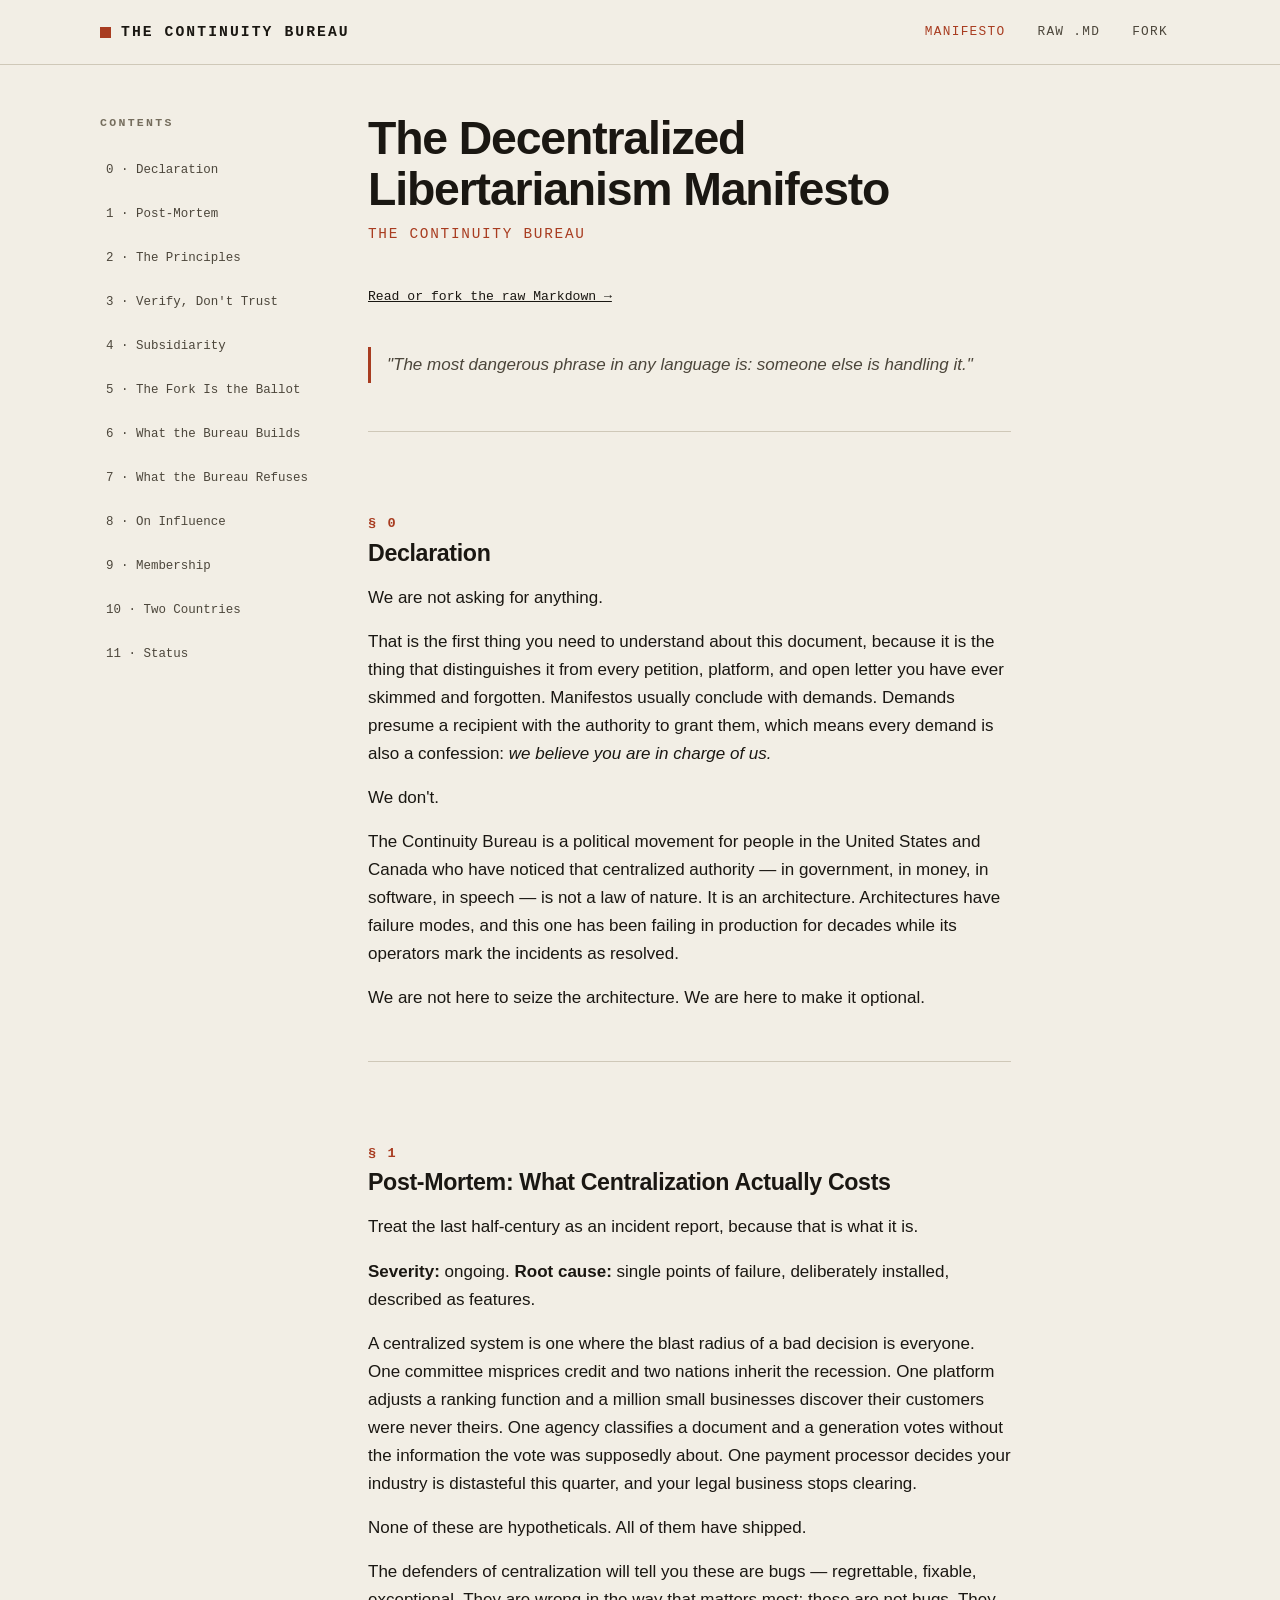
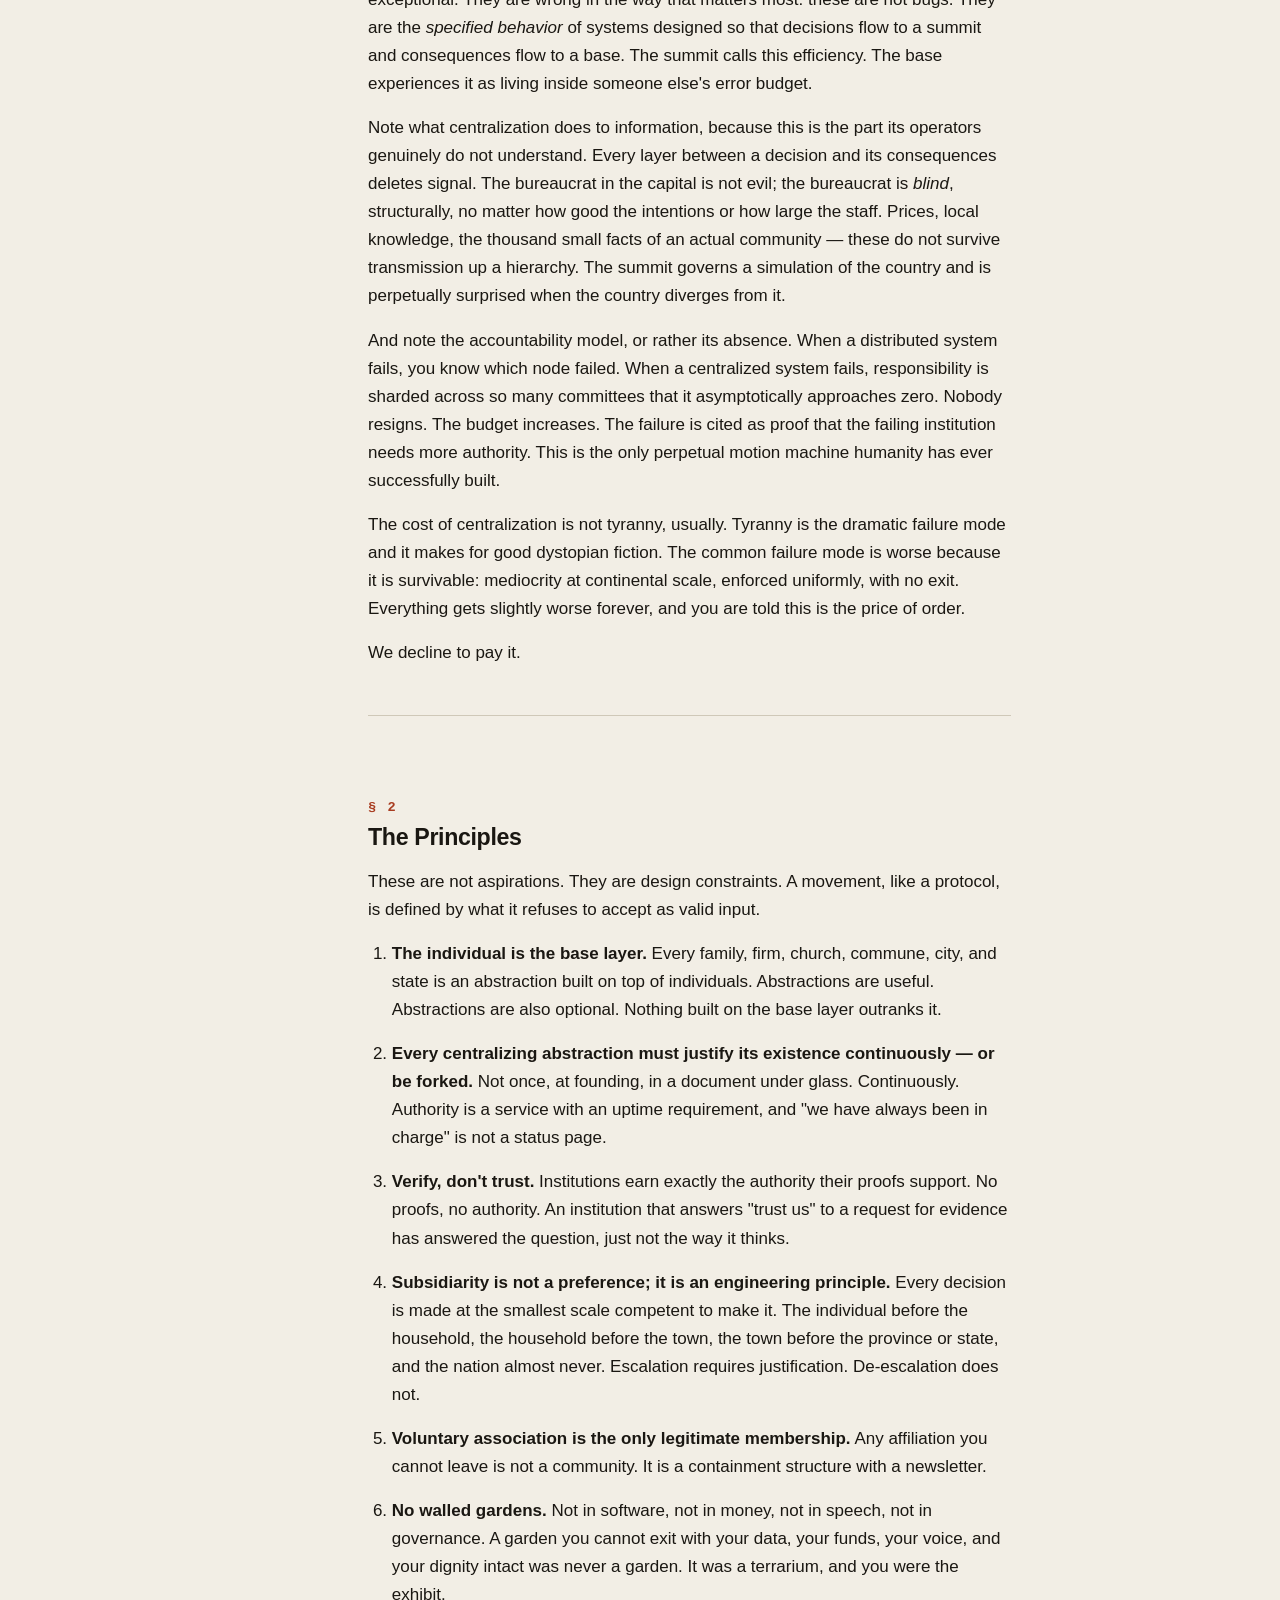
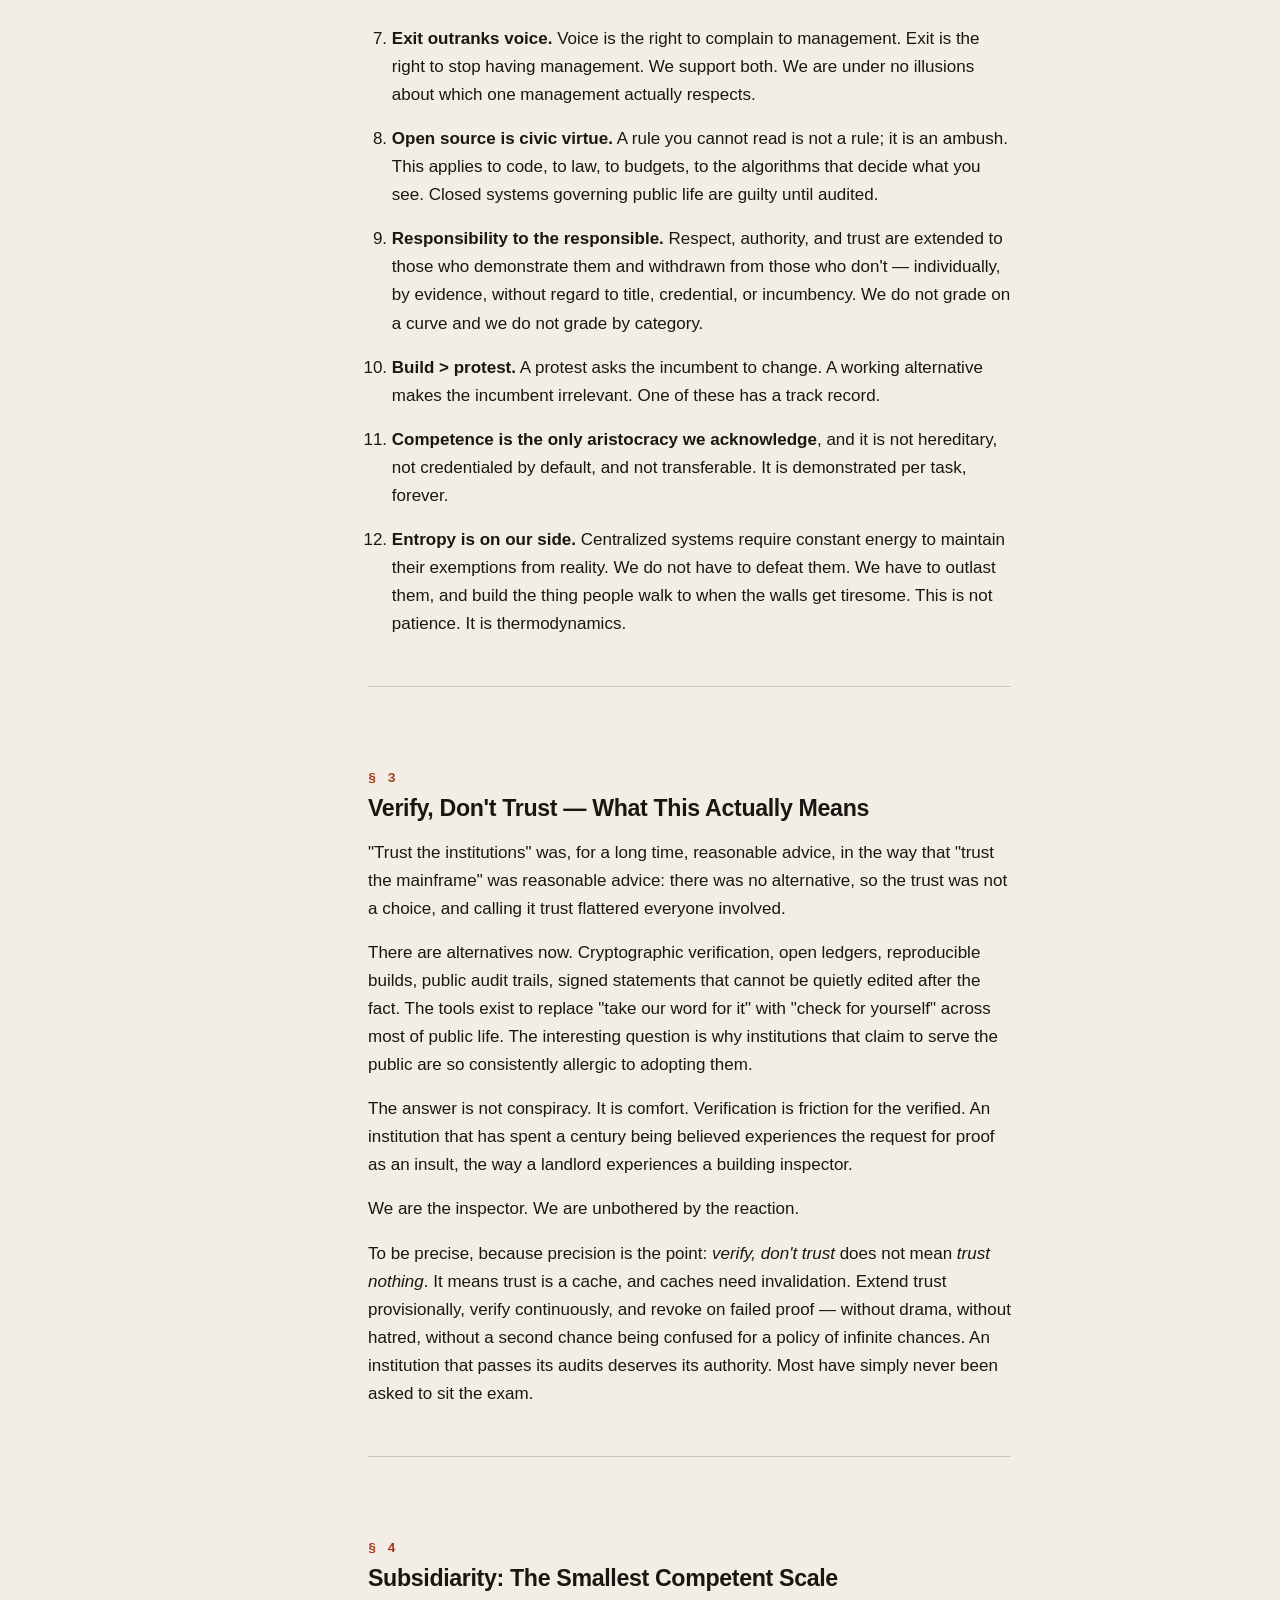
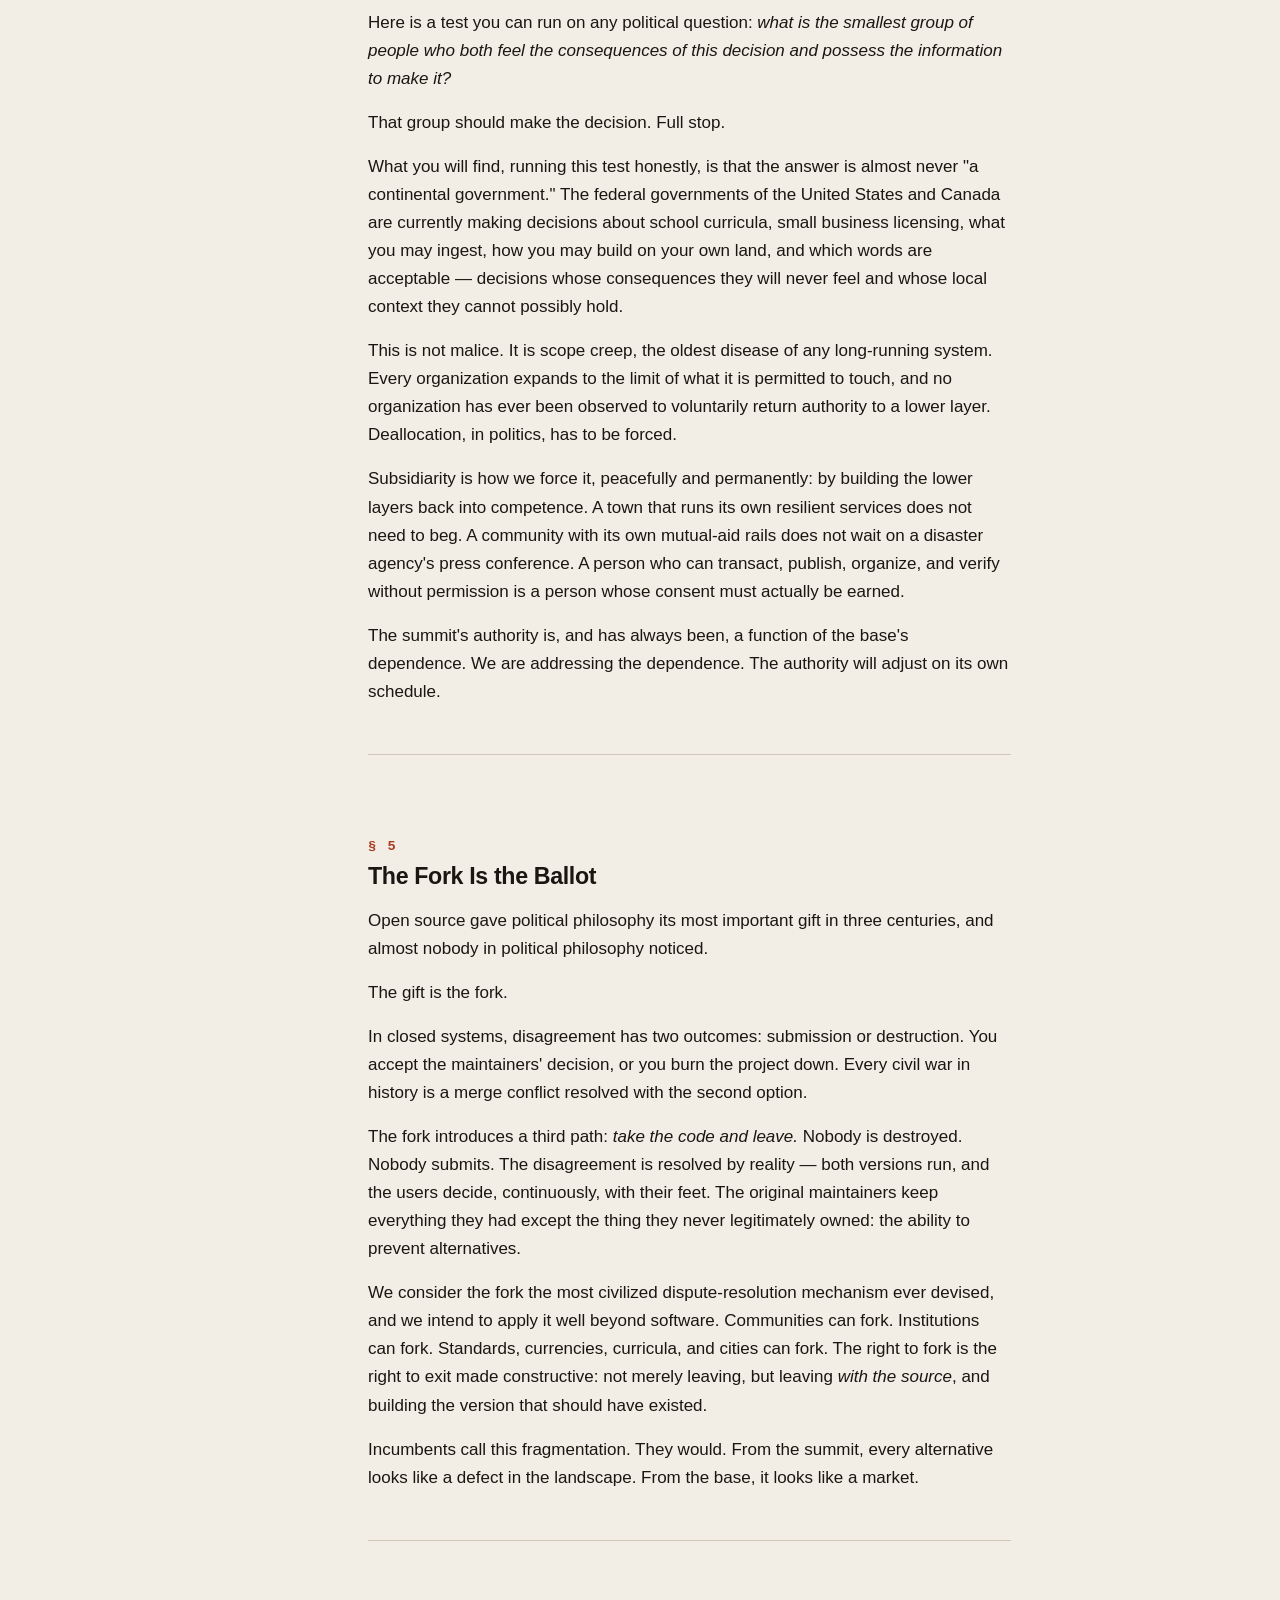
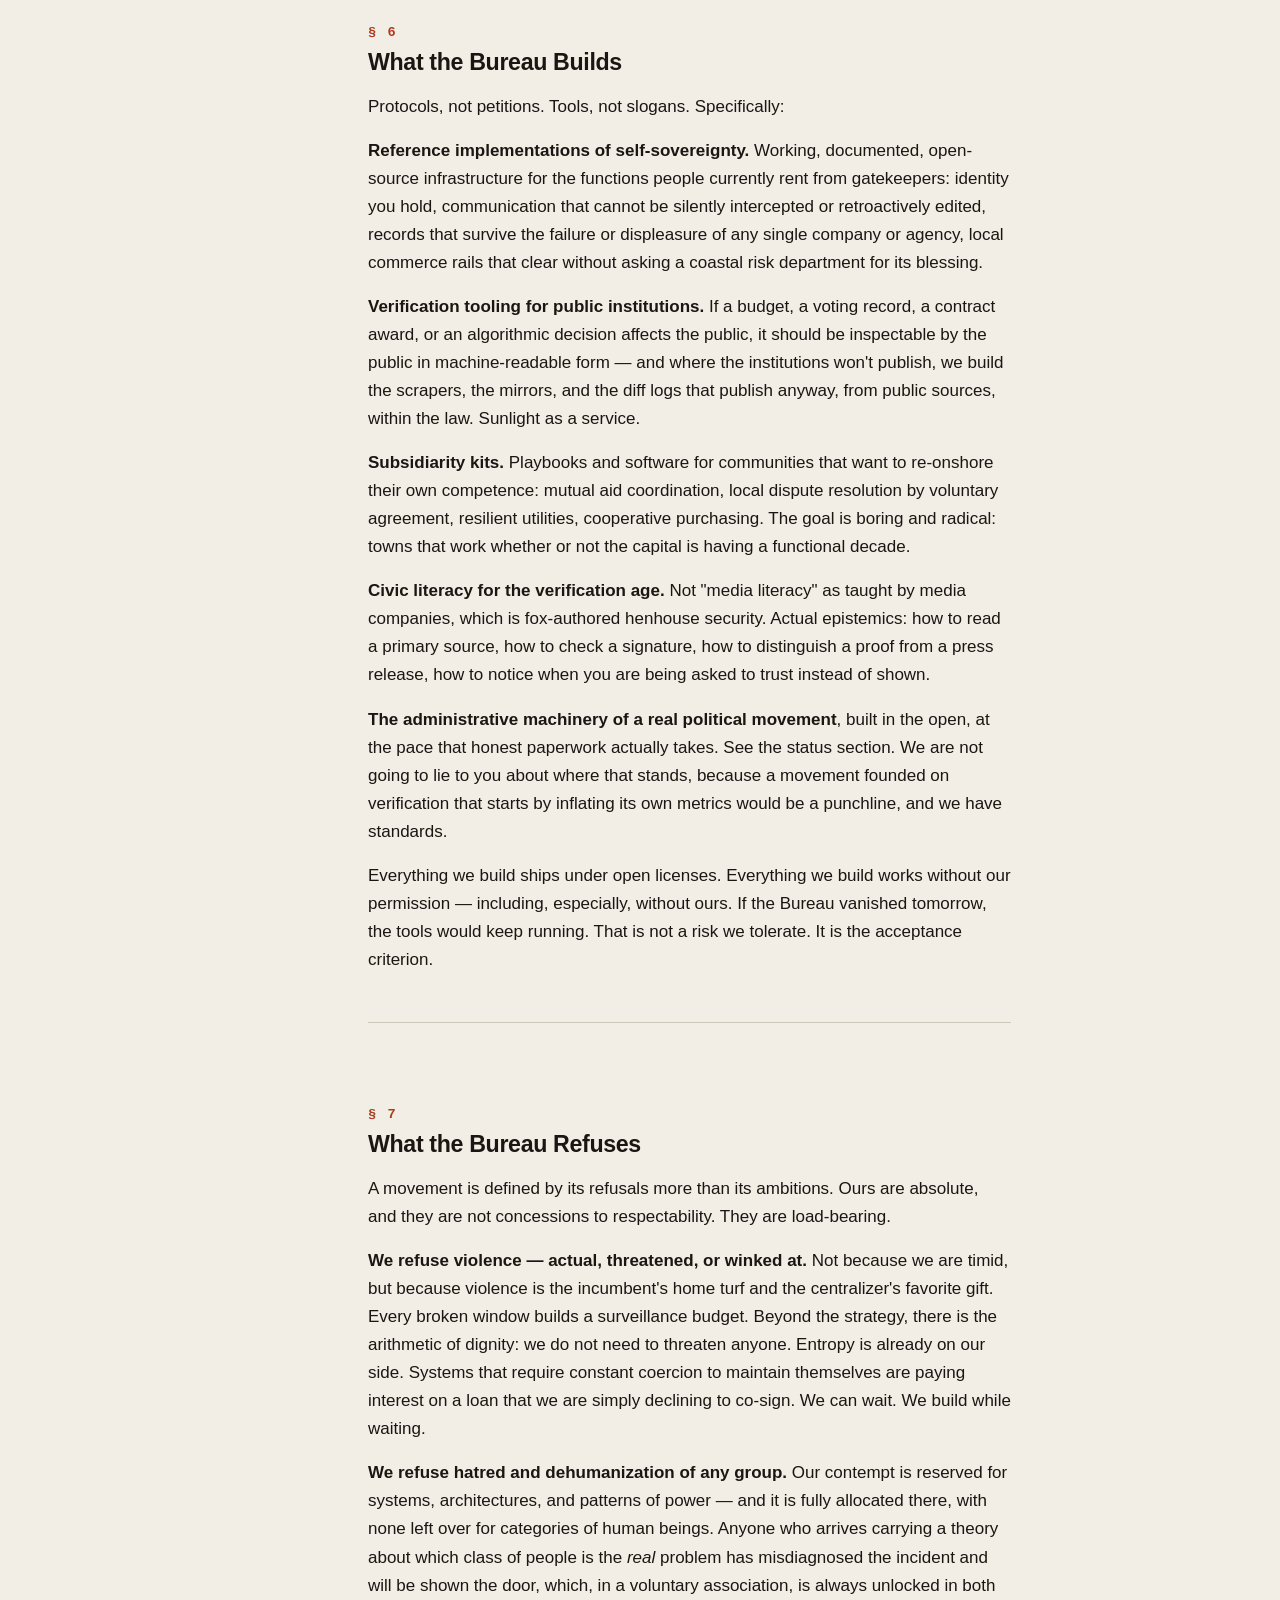
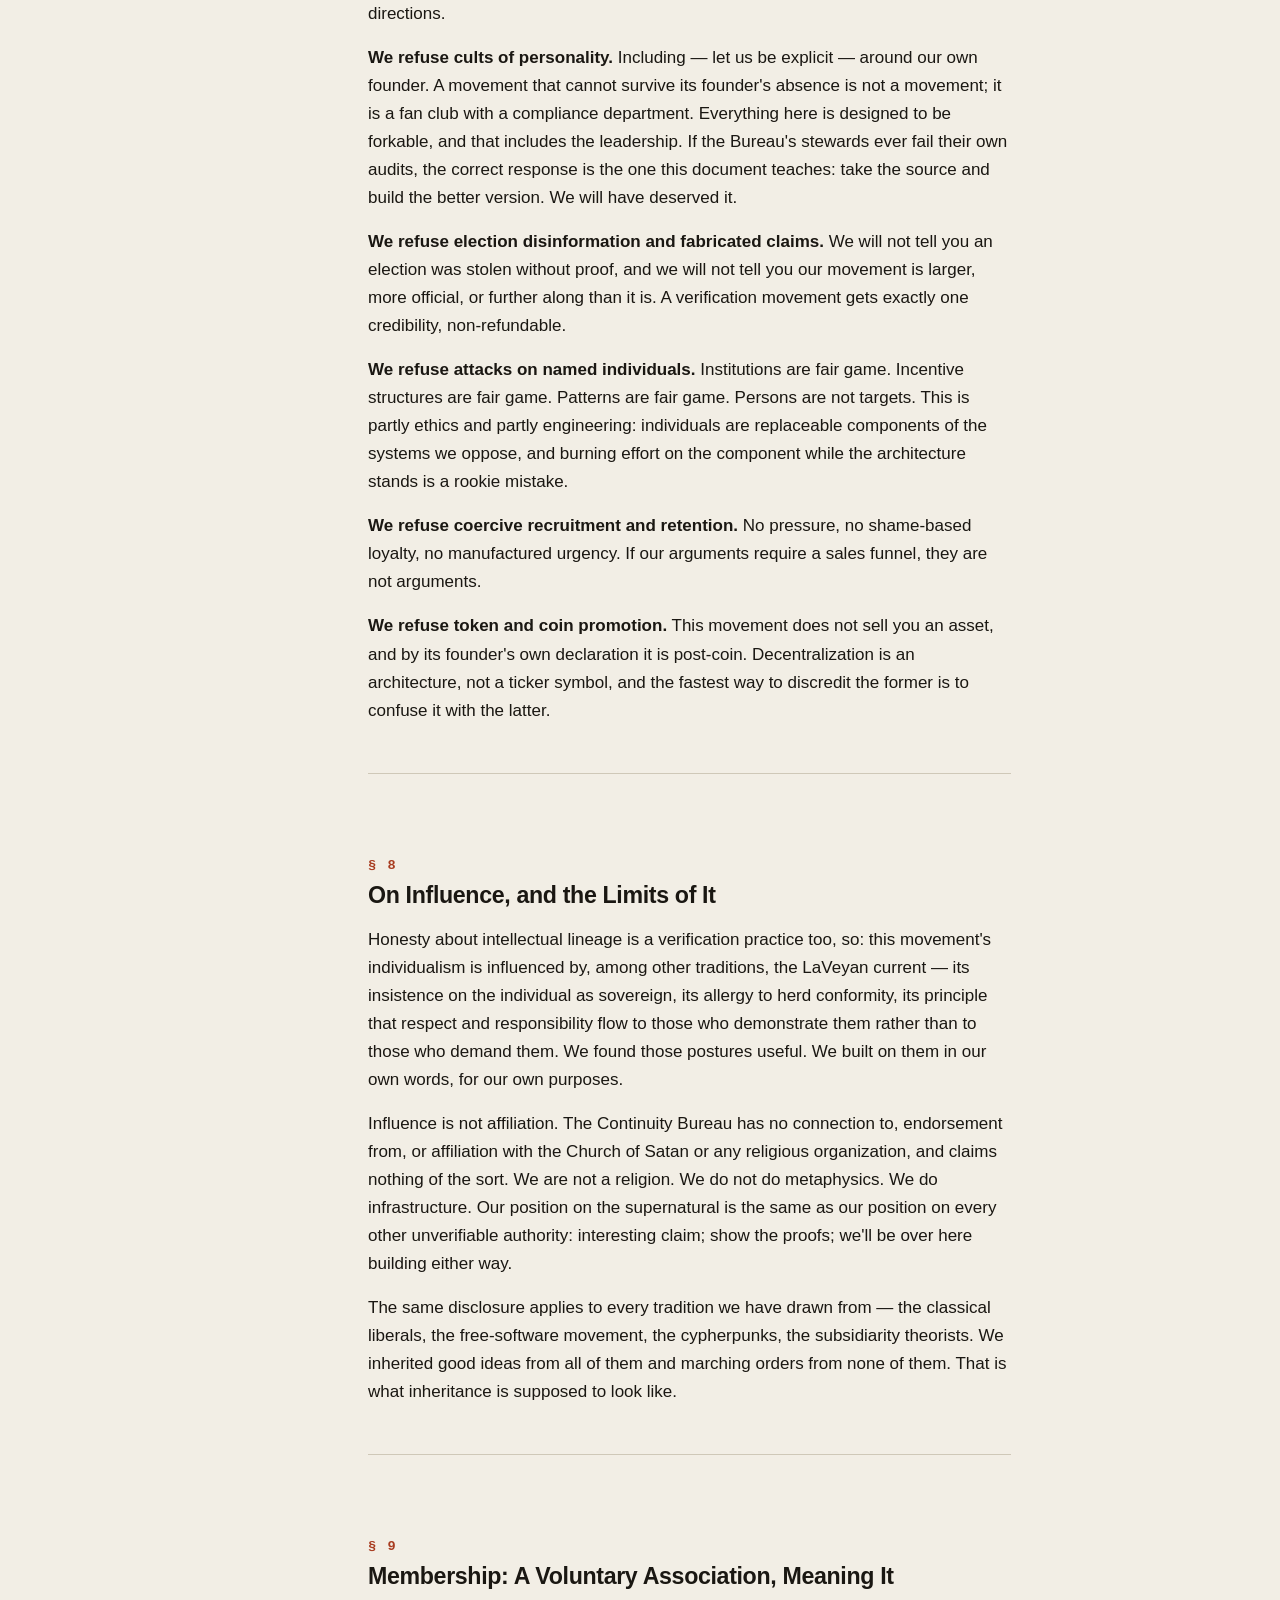
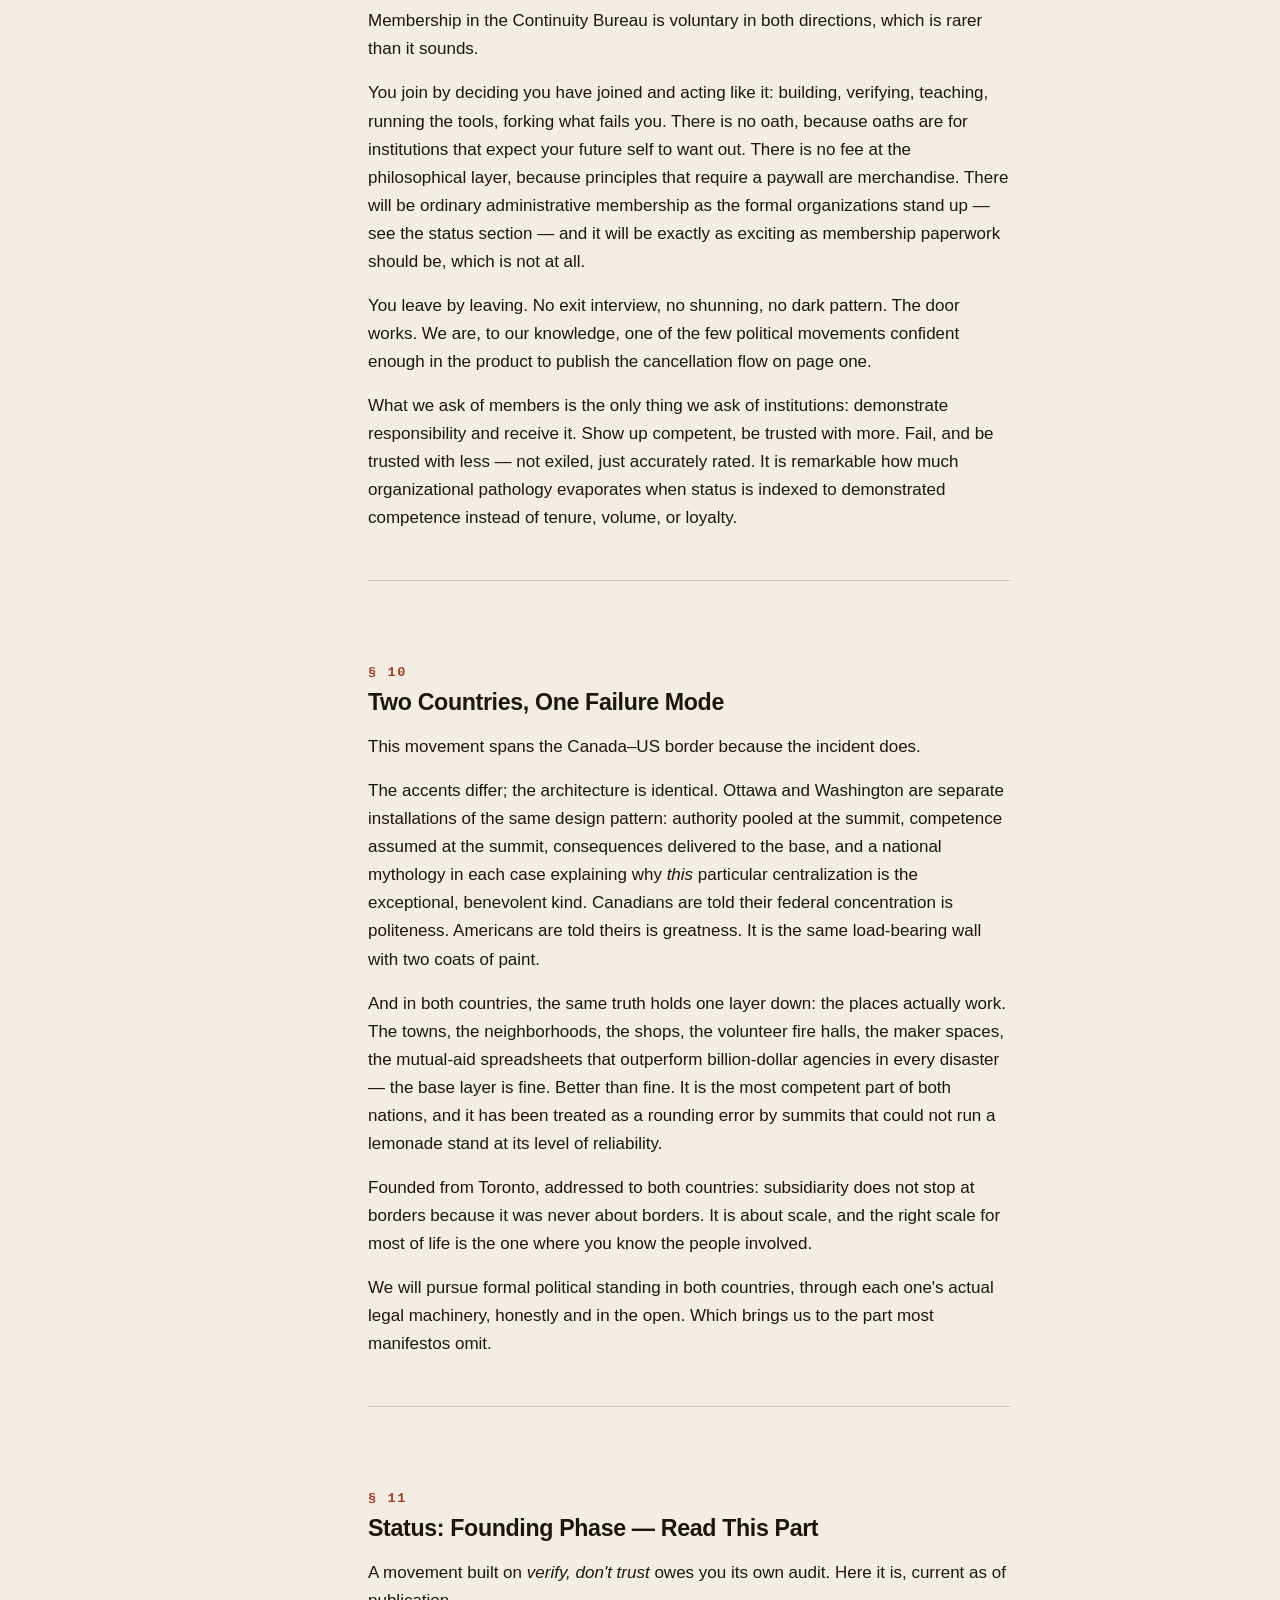
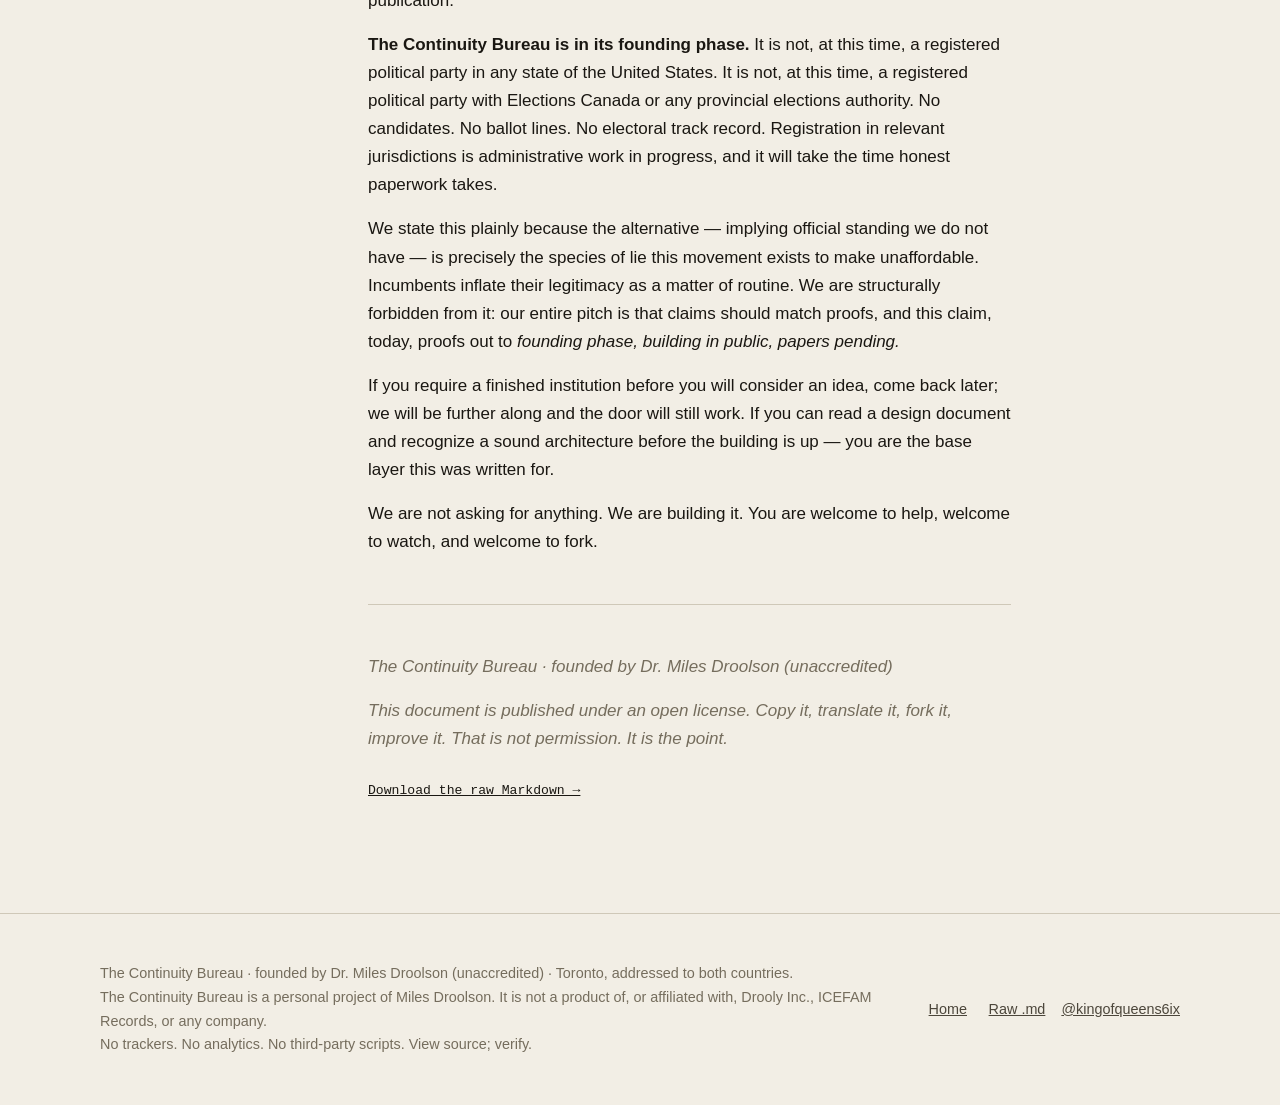
==== commit 9232908f: "byline: Dr. Miles Droolson (unaccredited) — owner's deliberate choice; plain name on disclaimers/sch" ====
--- a/manifesto.html
+++ b/manifesto.html
@@ -4,7 +4,7 @@
 <meta charset="utf-8">
 <meta name="viewport" content="width=device-width, initial-scale=1">
 <title>The Decentralized Libertarianism Manifesto — The Continuity Bureau</title>
-<meta name="description" content="The full text of the Decentralized Libertarianism Manifesto by The Continuity Bureau, founded by Miles Droolhouse. Published under an open license.">
+<meta name="description" content="The full text of the Decentralized Libertarianism Manifesto by The Continuity Bureau, founded by Dr. Miles Droolson (unaccredited). Published under an open license.">
 <link rel="stylesheet" href="/style.css">
 </head>
 <body>
@@ -175,7 +175,7 @@
 
     <hr>
 
-    <p class="colophon" id="fork-note">The Continuity Bureau · founded by Miles Droolhouse</p>
+    <p class="colophon" id="fork-note">The Continuity Bureau · founded by Dr. Miles Droolson (unaccredited)</p>
     <p class="colophon">This document is published under an open license. Copy it, translate it, fork it, improve it. That is not permission. It is the point.</p>
     <p class="raw-link"><a href="/MANIFESTO.md">Download the raw Markdown →</a></p>
   </article>
@@ -184,8 +184,8 @@
 <footer class="site-footer">
   <div class="shell">
     <div>
-      <p>The Continuity Bureau · founded by Miles Droolhouse · Toronto, addressed to both countries.</p>
-      <p>The Continuity Bureau is a personal project of Miles Droolhouse. It is not a product of, or affiliated with, Drooly Inc., ICEFAM Records, or any company.</p>
+      <p>The Continuity Bureau · founded by Dr. Miles Droolson (unaccredited) · Toronto, addressed to both countries.</p>
+      <p>The Continuity Bureau is a personal project of Miles Droolson. It is not a product of, or affiliated with, Drooly Inc., ICEFAM Records, or any company.</p>
       <p>No trackers. No analytics. No third-party scripts. View source; verify.</p>
     </div>
     <nav class="footer-links" aria-label="Footer">
